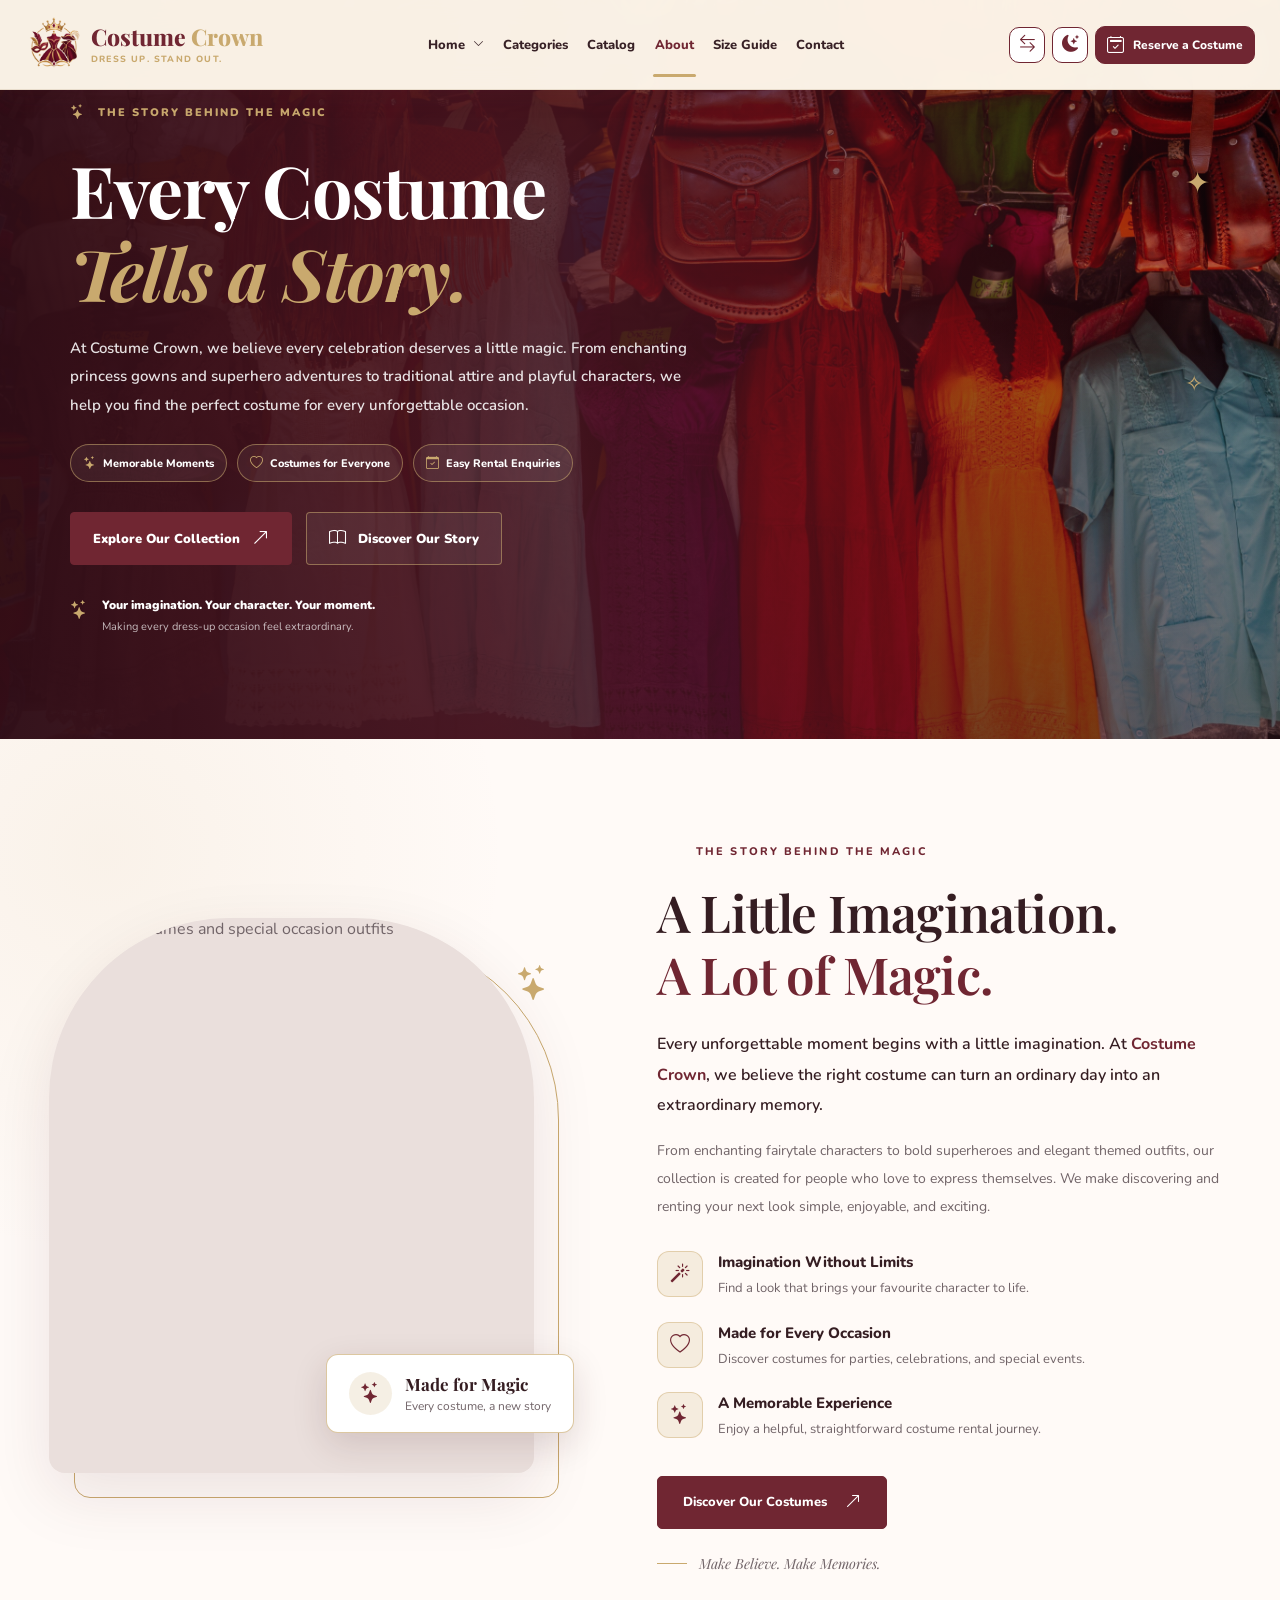
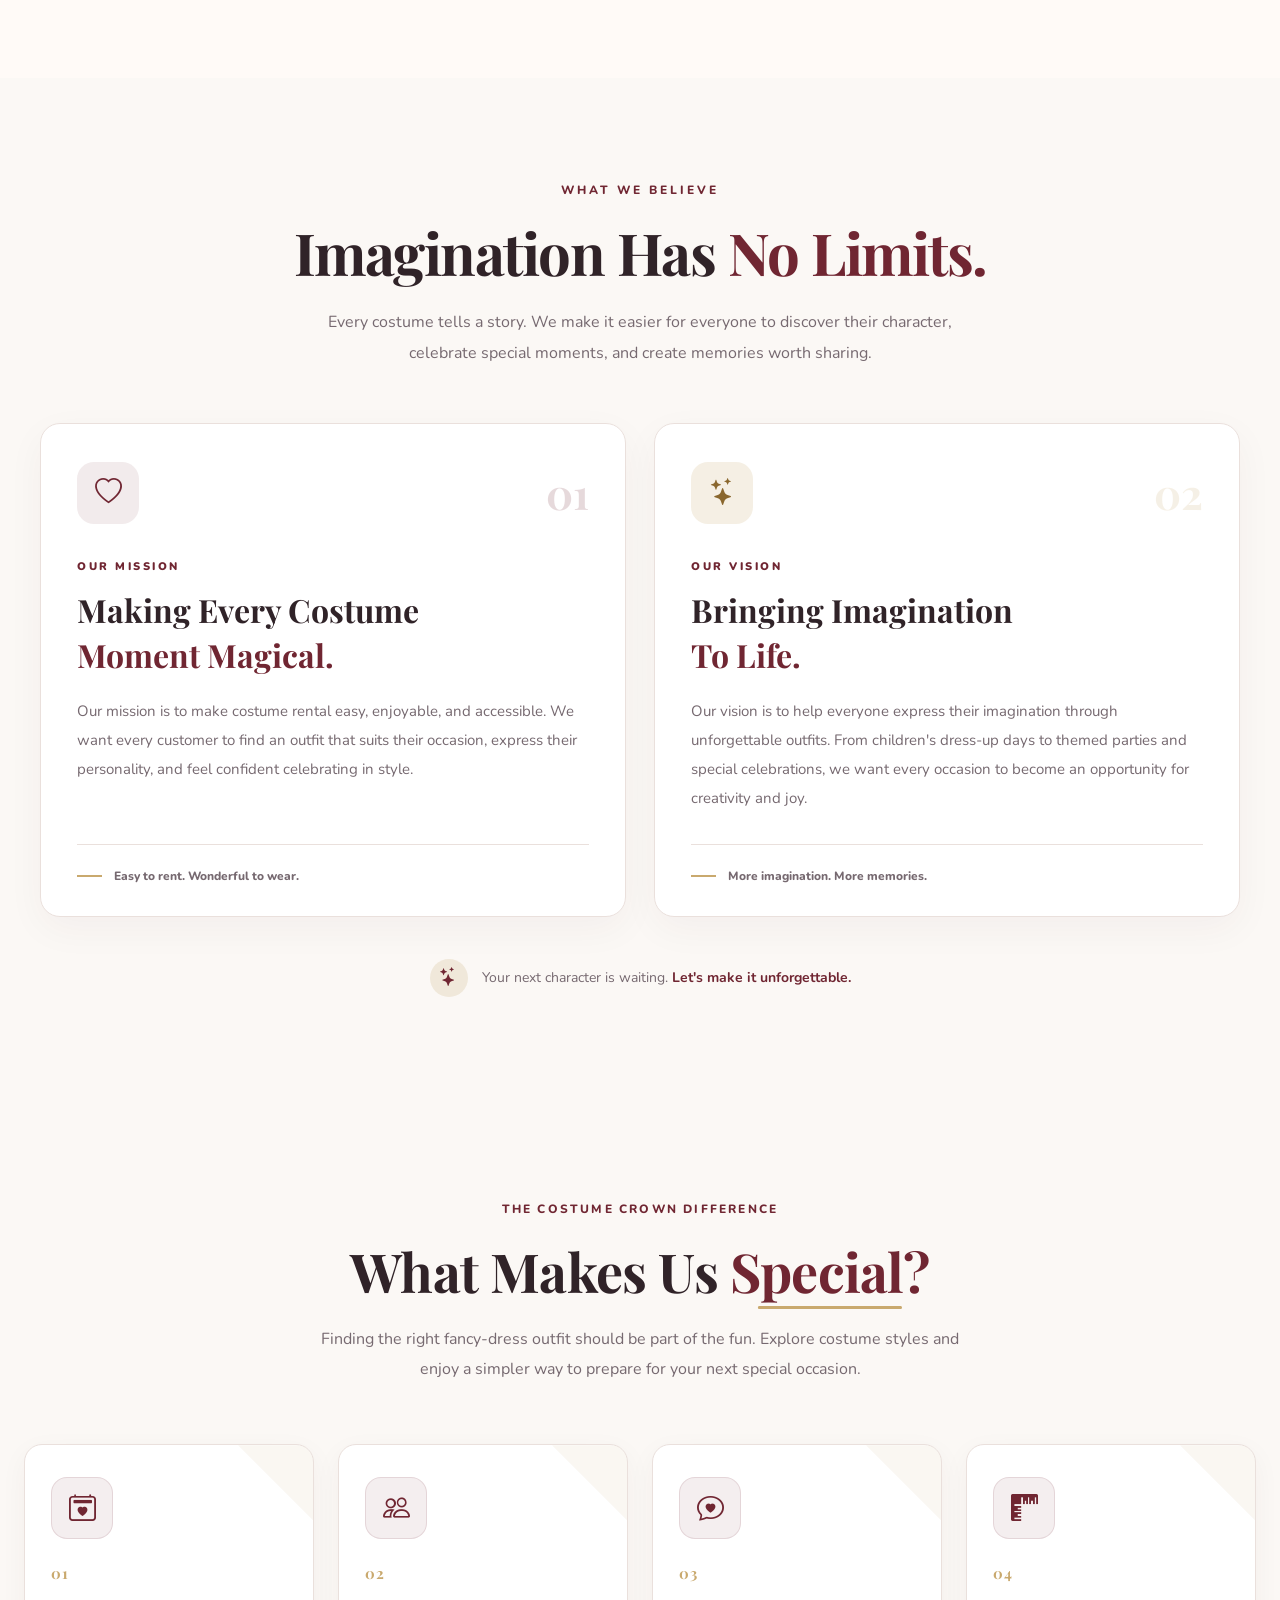
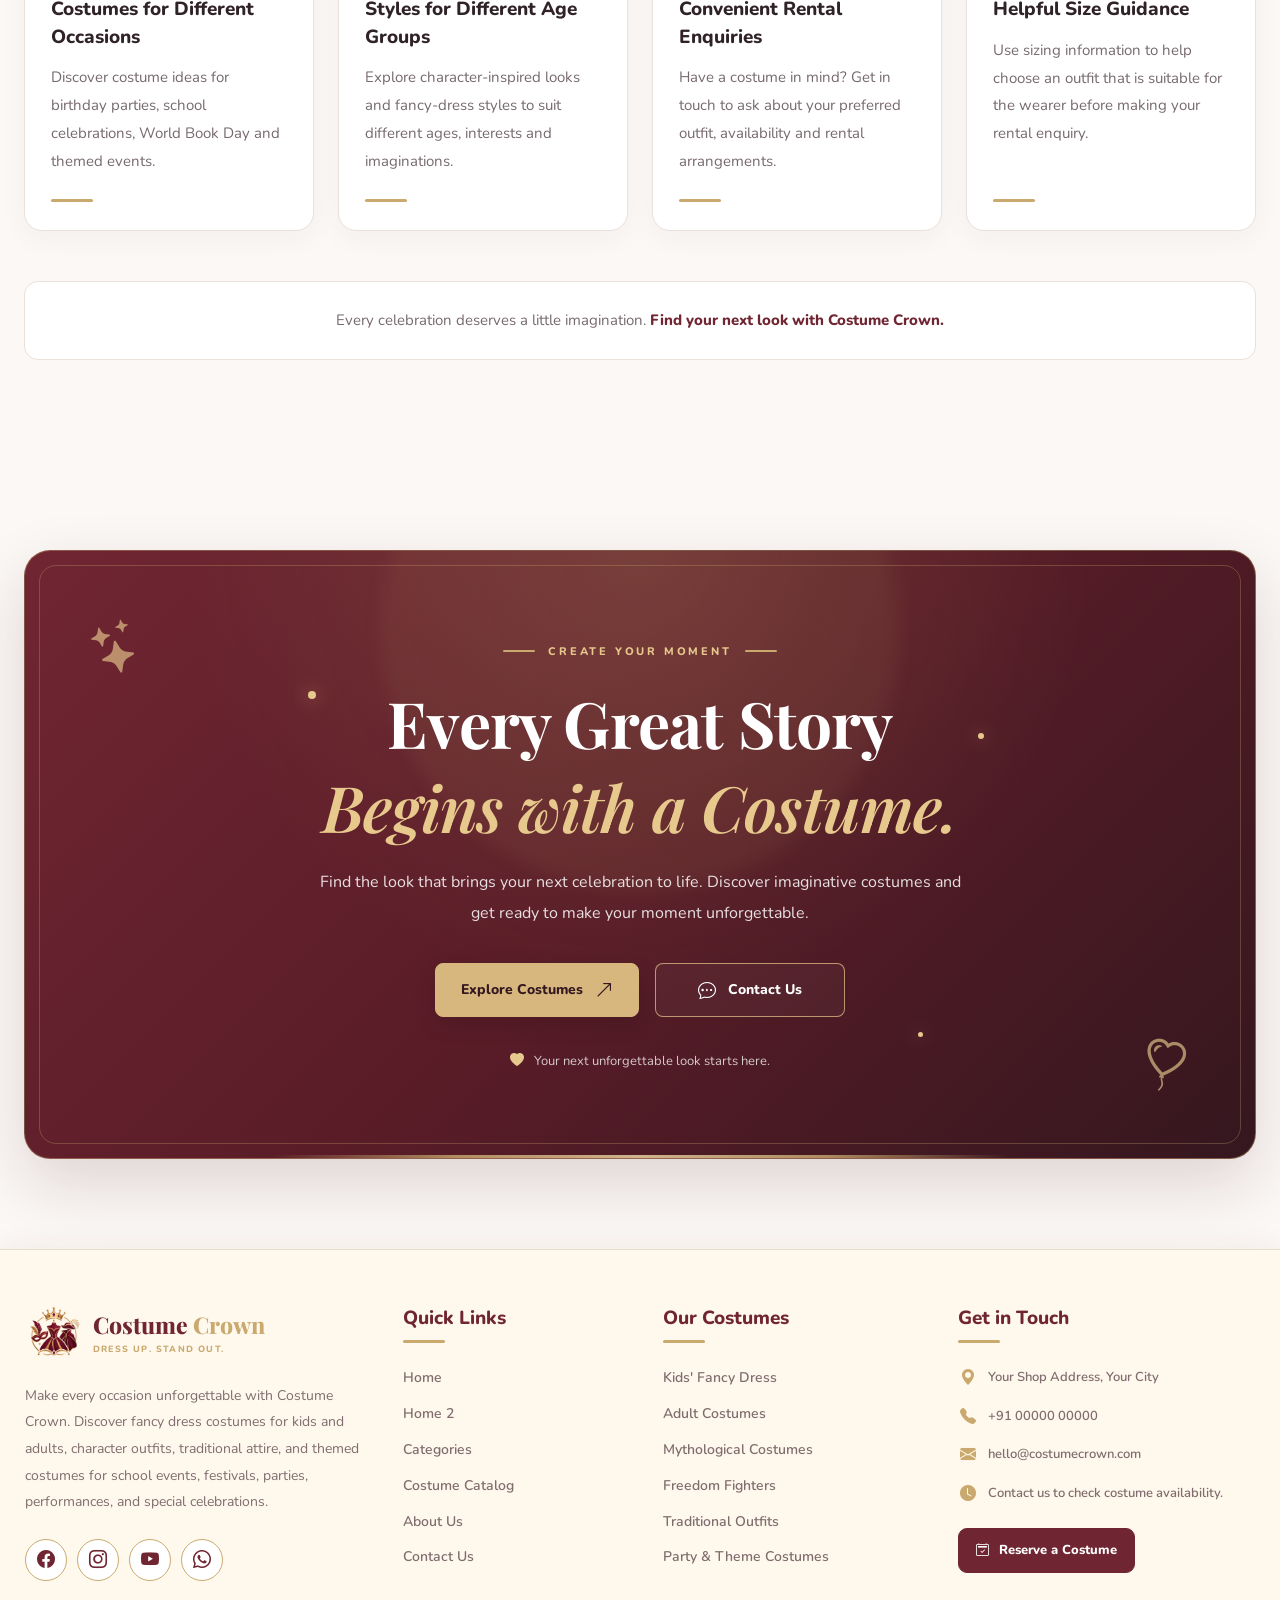
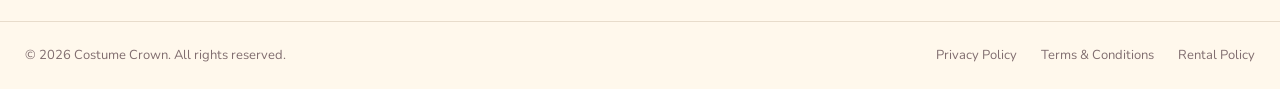
==== about.html @ a8d063b6 "first commit" ====
<!DOCTYPE html>
<html lang="en" dir="ltr">

<head>
    <meta charset="UTF-8">
    <meta name="viewport" content="width=device-width, initial-scale=1.0">
    <title>Costume Crown</title>
     <link rel="icon" type="image/png" href="images/logo-1.png">
  
    <link rel="stylesheet"
          href="https://cdn.jsdelivr.net/npm/bootstrap-icons@1.11.3/font/bootstrap-icons.min.css">

  
    <link rel="preconnect" href="https://fonts.googleapis.com">
    <link rel="preconnect" href="https://fonts.gstatic.com" crossorigin>
    <link href="https://fonts.googleapis.com/css2?family=Nunito:wght@400;500;600;700;800&family=Playfair+Display:wght@700;800&display=swap"
          rel="stylesheet">

    <link rel="stylesheet" href="about.css">
</head>

<body>

<header class="main-header">
    <div class="header-container">

      
        <a href="index.html" class="brand" aria-label="Costume Crown home">
            <div class="brand-logo">
                <img src="images/logo-1.png" alt="Costume Crown logo">
            </div>

            <div class="brand-content">
                <div class="brand-name">Costume <span>Crown</span></div>
                <div class="brand-tagline">DRESS UP. STAND OUT.</div>
            </div>
        </a>

    
        <nav class="nav-menu" id="navMenu" aria-label="Main navigation">

            
            <div class="nav-dropdown" id="navDropdown">
                <button type="button"
                        class="nav-dropdown-toggle"
                        id="dropdownToggle"
                        aria-expanded="false"
                        aria-controls="homeDropdownMenu">
                    <span>Home</span>
                    <i class="bi bi-chevron-down" aria-hidden="true"></i>
                </button>

                <div class="dropdown-menu" id="homeDropdownMenu">
                    <a href="index.html" class="dropdown-link">Home 1</a>
                    <a href="home-2.html" class="dropdown-link">Home 2</a>
                </div>
            </div>

            <a href="categories.html" class="nav-link">Categories</a>
            <a href="catalog.html" class="nav-link">Catalog</a>
            <a href="about.html" class="nav-link">About</a>
            <a href="size-guide.html" class="nav-link">Size Guide</a>
            <a href="contact.html" class="nav-link">Contact</a>

          
            <a href="contact.html" class="header-cta mobile-cta">
                <i class="bi bi-calendar2-check" aria-hidden="true"></i>
                <span>Reserve a Costume</span>
            </a>

        </nav>

        
        <div class="header-actions">

          

          
            <button type="button"
                    class="header-icon-btn"
                    id="rtlToggle"
                    aria-label="Toggle text direction"
                    title="RTL / LTR">
                <i class="bi bi-arrow-left-right" aria-hidden="true"></i>
            </button>

          
            <button type="button"
                    class="header-icon-btn"
                    id="themeToggle"
                    aria-label="Toggle dark mode"
                    title="Dark / Light mode">
                <i class="bi bi-moon-stars-fill"
                   id="themeIcon"
                   aria-hidden="true"></i>
            </button>
             
            <a href="contact.html" class="header-cta desktop-cta">
                <i class="bi bi-calendar2-check" aria-hidden="true"></i>
                <span>Reserve a Costume</span>
            </a>

           
            <button type="button"
                    class="menu-toggle"
                    id="menuToggle"
                    aria-label="Open navigation menu"
                    aria-controls="navMenu"
                    aria-expanded="false">
                <i class="bi bi-list" id="menuIcon" aria-hidden="true"></i>
            </button>

        </div>
    </div>
</header>











<section class="about-hero" id="about-hero">

    <div class="about-hero-overlay"></div>

    <div class="about-hero-container">

        <div class="about-hero-content">

            <div class="about-hero-eyebrow">
                
                <i class="bi bi-stars"></i>
                <span>THE STORY BEHIND THE MAGIC</span>
               
            </div>

            <h1>
                Every Costume
                <span>Tells a Story.</span>
            </h1>

            <p class="about-hero-description">
                At Costume Crown, we believe every celebration deserves
                a little magic. From enchanting princess gowns and
                superhero adventures to traditional attire and playful
                characters, we help you find the perfect costume for
                every unforgettable occasion.
            </p>

            <div class="about-hero-highlights">
                <span><i class="bi bi-stars"></i> Memorable Moments</span>
                <span><i class="bi bi-heart"></i> Costumes for Everyone</span>
                <span><i class="bi bi-calendar-check"></i> Easy Rental Enquiries</span>
            </div>

            <div class="about-hero-buttons">
                <a href="catalog.html" class="about-btn about-btn-primary">
                    Explore Our Collection
                    <i class="bi bi-arrow-up-right"></i>
                </a>

                <a href="#our-story" class="about-btn about-btn-outline">
                    <i class="bi bi-book"></i>
                    Discover Our Story
                </a>
            </div>

            <div class="about-hero-note">
                <i class="bi bi-stars"></i>
                <div>
                    <strong>Your imagination. Your character. Your moment.</strong>
                    <small>Making every dress-up occasion feel extraordinary.</small>
                </div>
            </div>

        </div>

    </div>

    <span class="about-hero-star star-one">✦</span>
    <span class="about-hero-star star-two">✧</span>

</section>














<section class="our-story" id="our-story">

    <div class="story-container">

       
        <div class="story-visual">

            <div class="story-image-main">
                <img
                    src="https://images.unsplash.com/photo-1514306191717-452ec28c7814?auto=format&fit=crop&w=1000&q=85"
                    alt="Elegant costumes and special occasion outfits"
                    loading="lazy">
            </div>

          
            <div class="story-image-frame"></div>

       
            <div class="story-badge">
                <span class="badge-icon">
                    <i class="bi bi-stars"></i>
                </span>

                <div>
                    <strong>Made for Magic</strong>
                    <span>Every costume, a new story</span>
                </div>
            </div>

        
            <span class="story-decoration story-decoration-one">
                <i class="bi bi-stars"></i>
            </span>

            <span class="story-decoration story-decoration-two">
                <i class="bi bi-sparkle"></i>
            </span>

        </div>


        <!-- RIGHT: Story Content -->
        <div class="story-content">

            <div class="story-eyebrow">
                <span class="eyebrow-line"></span>
                <span>THE STORY BEHIND THE MAGIC</span>
            </div>

            <h2>
                A Little Imagination.
                <span>A Lot of Magic.</span>
            </h2>

            <p class="story-intro">
                Every unforgettable moment begins with a little imagination.
                At <strong>Costume Crown</strong>, we believe the right costume
                can turn an ordinary day into an extraordinary memory.
            </p>

            <p class="story-description">
                From enchanting fairytale characters to bold superheroes and
                elegant themed outfits, our collection is created for people
                who love to express themselves. We make discovering and renting
                your next look simple, enjoyable, and exciting.
            </p>

            <!-- Brand Values -->
            <div class="story-values">

                <div class="story-value">
                    <span class="value-icon">
                        <i class="bi bi-magic"></i>
                    </span>

                    <div class="value-text">
                        <h3>Imagination Without Limits</h3>
                        <p>Find a look that brings your favourite character to life.</p>
                    </div>
                </div>

                <div class="story-value">
                    <span class="value-icon">
                        <i class="bi bi-heart"></i>
                    </span>

                    <div class="value-text">
                        <h3>Made for Every Occasion</h3>
                        <p>Discover costumes for parties, celebrations, and special events.</p>
                    </div>
                </div>

                <div class="story-value">
                    <span class="value-icon">
                        <i class="bi bi-stars"></i>
                    </span>

                    <div class="value-text">
                        <h3>A Memorable Experience</h3>
                        <p>Enjoy a helpful, straightforward costume rental journey.</p>
                    </div>
                </div>

            </div>

           
            <a href="catalog.html" class="story-button">
                <span>Discover Our Costumes</span>
                <i class="bi bi-arrow-up-right"></i>
            </a>

            <div class="story-signature">
                <span class="signature-line"></span>
                <span>Make Believe. Make Memories.</span>
            </div>

        </div>

    </div>

</section>











<section class="mission-vision-section" id="mission-vision">

    <div class="mission-vision-container">

      
        <div class="mission-vision-heading">
            <span class="mission-vision-eyebrow">
              
                WHAT WE BELIEVE
              
            </span>

            <h2>
                Imagination Has
                <span>No Limits.</span>
            </h2>

            <p>
                Every costume tells a story. We make it easier for
                everyone to discover their character, celebrate special
                moments, and create memories worth sharing.
            </p>
        </div>

        <div class="mission-vision-grid">

            <!-- Mission Card -->
            <article class="mission-vision-card mission-card">

                <div class="mission-card-top">
                    <div class="mission-icon">
                        <i class="bi bi-heart"></i>
                    </div>

                    <span class="mission-card-number">01</span>
                </div>

                <span class="mission-label">OUR MISSION</span>

                <h3>
                    Making Every Costume
                    <span>Moment Magical.</span>
                </h3>

                <p>
                    Our mission is to make costume rental easy,
                    enjoyable, and accessible. We want every customer
                    to find an outfit that suits their occasion,
                    express their personality, and feel confident
                    celebrating in style.
                </p>

                <div class="mission-card-footer">
                    <span class="footer-line"></span>
                    <span>Easy to rent. Wonderful to wear.</span>
                </div>

            </article>

         
            <article class="mission-vision-card vision-card">

                <div class="vision-card-top">
                    <div class="vision-icon">
                        <i class="bi bi-stars"></i>
                    </div>

                    <span class="vision-card-number">02</span>
                </div>

                <span class="vision-label">OUR VISION</span>

                <h3>
                    Bringing Imagination
                    <span>To Life.</span>
                </h3>

                <p>
                    Our vision is to help everyone express their
                    imagination through unforgettable outfits.
                    From children's dress-up days to themed parties
                    and special celebrations, we want every occasion
                    to become an opportunity for creativity and joy.
                </p>

                <div class="vision-card-footer">
                    <span class="footer-line"></span>
                    <span>More imagination. More memories.</span>
                </div>

            </article>

        </div>

     
        <div class="mission-vision-bottom">
            <span class="bottom-star">
                <i class="bi bi-stars"></i>
            </span>

            <p>
                Your next character is waiting.
                <strong>Let's make it unforgettable.</strong>
            </p>
        </div>

    </div>

</section>












<section class="cc-special-section" id="why-choose-us">

    <div class="cc-special-container">

        <div class="cc-special-heading">

            <span class="cc-special-eyebrow">
               
                THE COSTUME CROWN DIFFERENCE
               
            </span>

            <h2>
                What Makes Us
                <span>Special?</span>
            </h2>

            <p>
                Finding the right fancy-dress outfit should be part
                of the fun. Explore costume styles and enjoy a simpler
                way to prepare for your next special occasion.
            </p>

        </div>

        <div class="cc-benefits-grid">

          
            <article class="cc-benefit-card">

                <div class="cc-benefit-icon">
                    <i class="bi bi-calendar2-heart"></i>
                </div>

                <span class="cc-benefit-number">01</span>

                <h3>Costumes for Different Occasions</h3>

                <p>
                    Discover costume ideas for birthday parties,
                    school celebrations, World Book Day and themed
                    events.
                </p>

                <div class="cc-benefit-line"></div>

            </article>

        
            <article class="cc-benefit-card">

                <div class="cc-benefit-icon">
                    <i class="bi bi-people"></i>
                </div>

                <span class="cc-benefit-number">02</span>

                <h3>Styles for Different Age Groups</h3>

                <p>
                    Explore character-inspired looks and fancy-dress
                    styles to suit different ages, interests and
                    imaginations.
                </p>

                <div class="cc-benefit-line"></div>

            </article>

          
            <article class="cc-benefit-card">

                <div class="cc-benefit-icon">
                    <i class="bi bi-chat-heart"></i>
                </div>

                <span class="cc-benefit-number">03</span>

                <h3>Convenient Rental Enquiries</h3>

                <p>
                    Have a costume in mind? Get in touch to ask about
                    your preferred outfit, availability and rental
                    arrangements.
                </p>

                <div class="cc-benefit-line"></div>

            </article>

         
            <article class="cc-benefit-card">

                <div class="cc-benefit-icon">
                    <i class="bi bi-rulers"></i>
                </div>

                <span class="cc-benefit-number">04</span>

                <h3>Helpful Size Guidance</h3>

                <p>
                    Use sizing information to help choose an outfit
                    that is suitable for the wearer before making
                    your rental enquiry.
                </p>

                <div class="cc-benefit-line"></div>

            </article>

        </div>

        <div class="cc-special-footer">
            <p>
                Every celebration deserves a little imagination.
                <strong>Find your next look with Costume Crown.</strong>
            </p>
        </div>

    </div>

</section>










<section class="cc-final-cta" id="create-your-moment">

    <div class="cc-final-cta-container">

       
        <div class="cc-cta-decoration cc-cta-decoration-left">
            <i class="bi bi-stars"></i>
        </div>

        <div class="cc-cta-decoration cc-cta-decoration-right">
            <i class="bi bi-balloon-heart"></i>
        </div>

        <div class="cc-cta-sparkle cc-cta-sparkle-one"></div>
        <div class="cc-cta-sparkle cc-cta-sparkle-two"></div>
        <div class="cc-cta-sparkle cc-cta-sparkle-three"></div>

    
        <div class="cc-final-cta-content">

            <span class="cc-final-cta-eyebrow">
                <span></span>
                CREATE YOUR MOMENT
                <span></span>
            </span>

            <h2>
                Every Great Story
                <span>Begins with a Costume.</span>
            </h2>

            <p>
                Find the look that brings your next celebration
                to life. Discover imaginative costumes and get
                ready to make your moment unforgettable.
            </p>

        
            <div class="cc-final-cta-actions">

                <a href="catalog.html" class="cc-cta-btn cc-cta-btn-primary">
                    <span>Explore Costumes</span>
                    <i class="bi bi-arrow-up-right"></i>
                </a>

                <a href="contact.html" class="cc-cta-btn cc-cta-btn-secondary">
                    <i class="bi bi-chat-dots"></i>
                    <span>Contact Us</span>
                </a>

            </div>

         
            <div class="cc-final-cta-note">
                <i class="bi bi-heart-fill"></i>
                <span>Your next unforgettable look starts here.</span>
            </div>

        </div>

    
        <div class="cc-final-cta-bottom-line"></div>

    </div>

</section>












<footer class="costume-footer" id="footer">

    <div class="footer-container">

        
        <div class="footer-brand">

            <a href="index.html"
               class="footer-brand-link"
               aria-label="Costume Crown home">

                <div class="footer-brand-logo">
                    <img src="images/logo-1.png"
                         alt="Costume Crown logo">
                </div>

                <div class="footer-brand-content">
                    <div class="footer-brand-name">
                        Costume <span>Crown</span>
                    </div>

                    <div class="footer-brand-tagline">
                        DRESS UP. STAND OUT.
                    </div>
                </div>

            </a>

            <p class="footer-description">
                Make every occasion unforgettable with Costume Crown.
                Discover fancy dress costumes for kids and adults,
                character outfits, traditional attire, and themed
                costumes for school events, festivals, parties,
                performances, and special celebrations.
            </p>

            <div class="footer-socials">
                <a href="#"
                   aria-label="Facebook">
                    <i class="bi bi-facebook"></i>
                </a>

                <a href="#"
                   aria-label="Instagram">
                    <i class="bi bi-instagram"></i>
                </a>

                <a href="#"
                   aria-label="YouTube">
                    <i class="bi bi-youtube"></i>
                </a>

                <a href="#"
                   aria-label="WhatsApp">
                    <i class="bi bi-whatsapp"></i>
                </a>
            </div>

        </div>


       
        <div class="footer-column">

            <h3>Quick Links</h3>

            <ul>
                <li><a href="index.html">Home</a></li>
                <li><a href="home-2.html">Home 2</a></li>
                <li><a href="categories.html">Categories</a></li>
                <li><a href="catalog.html">Costume Catalog</a></li>
                <li><a href="about.html">About Us</a></li>
                <li><a href="contact.html">Contact Us</a></li>
            </ul>

        </div>


       
        <div class="footer-column">

            <h3>Our Costumes</h3>

            <ul>
                <li><a href="categories.html">Kids' Fancy Dress</a></li>
                <li><a href="categories.html">Adult Costumes</a></li>
                <li><a href="categories.html">Mythological Costumes</a></li>
                <li><a href="categories.html">Freedom Fighters</a></li>
                <li><a href="categories.html">Traditional Outfits</a></li>
                <li><a href="categories.html">Party & Theme Costumes</a></li>
            </ul>

        </div>


     
        <div class="footer-column footer-contact">

            <h3>Get in Touch</h3>

            <p>
                <i class="bi bi-geo-alt-fill" aria-hidden="true"></i>
                <span>Your Shop Address, Your City</span>
            </p>

            <p>
                <i class="bi bi-telephone-fill" aria-hidden="true"></i>
                <a href="tel:+910000000000">+91 00000 00000</a>
            </p>

            <p>
                <i class="bi bi-envelope-fill" aria-hidden="true"></i>
                <a href="mailto:hello@costumecrown.com">
                    hello@costumecrown.com
                </a>
            </p>

            <p>
                <i class="bi bi-clock-fill" aria-hidden="true"></i>
                <span>Contact us to check costume availability.</span>
            </p>

            <a href="contact.html" class="footer-cta">
                <i class="bi bi-calendar2-check" aria-hidden="true"></i>
                <span>Reserve a Costume</span>
            </a>

        </div>

    </div>


   
    <div class="footer-bottom">

        <p class="footer-copyright">
            &copy; <span id="footerYear"></span>
            Costume Crown. All rights reserved.
        </p>

        <div class="footer-legal">
            <a href="#">Privacy Policy</a>
            <a href="#">Terms &amp; Conditions</a>
            <a href="#">Rental Policy</a>
        </div>

    </div>

</footer>


<script src="about.js"></script>
</body>
</html>
---- about.css ----
:root {
    --primary: #702632;
    --primary-dark: #541B25;
    --secondary: #C9A96E;

    --background: #FFF8EC;
    --surface: #FFFFFF;
    --text: #382126;
    --muted: #806D6F;
    --border: #E8DCCB;

    --header-bg: rgba(255, 248, 236, 0.97);
    --header-shadow: 0 5px 25px rgba(112, 38, 50, 0.10);

    --transition: 0.3s ease;
    --header-height: 90px;
}



html[data-theme="dark"] {
    --primary: #541B25 ;
    --primary-dark:  #541B25;
    --secondary: #C9A96E;

    --background: #211719;
    --surface: #302225;
    --text: #FFF5EB;
    --muted: #C8B5B4;
    --border: #4A3438;

    --header-bg: rgba(33, 23, 25, 0.97);
    --header-shadow: 0 5px 25px rgba(0, 0, 0, 0.30);
}


*,
*::before,
*::after {
    box-sizing: border-box;
}

html {
    width: 100%;
    max-width: 100%;
    scroll-behavior: smooth;
    overflow-x: clip;
}

body {
    width: 100%;
    max-width: 100%;
    margin: 0;
    padding-top: var(--header-height);
    overflow-x: clip;

    font-family: "Nunito", sans-serif;
    background: var(--background);
    color: var(--text);

    transition:
        background var(--transition),
        color var(--transition);
}

button,
input,
textarea,
select {
    font: inherit;
}

button,
a {
    -webkit-tap-highlight-color: transparent;
}

button {
    cursor: pointer;
}

a {
    color: inherit;
}

img,
svg {
    max-width: 100%;
}

img {
    display: block;
}


.main-header {
    position: fixed;
    top: 0;
    left: 0;
    right: 0;

    z-index: 9999;

    width: 100%;
    max-width: 100%;
    height: var(--header-height);

    background: var(--header-bg);
    border-bottom: 1px solid var(--border);
    box-shadow: var(--header-shadow);

    backdrop-filter: blur(14px);
    -webkit-backdrop-filter: blur(14px);

    transition:
        background var(--transition),
        border-color var(--transition);
}

.header-container {
    display: grid;
    grid-template-columns: auto minmax(0, 1fr) auto;
    align-items: center;

    gap: 22px;

    width: 100%;
    max-width: 1500px;
    min-width: 0;
    height: 100%;

    margin-inline: auto;
    padding-inline: 24px;
}


.brand {
    display: inline-flex;
    align-items: center;

    min-width: 0;
    max-width: 100%;

    color: var(--text);
    text-decoration: none;
}

.brand-logo {
    display: block;

    width: 58px;
    height: 58px;
    flex: 0 0 58px;

    margin-inline-end: 8px;
}

.brand-logo img {
    display: block;

    width: 100%;
    height: 100%;

    object-fit: contain;
}

.brand > div,
.brand-content {
    min-width: 0;
}

.brand-name {
    margin: 0;

    color: var(--primary);
    font-family: "Playfair Display", serif;
    font-size: 24px;
    font-weight: 800;
    line-height: 1.2;

    white-space: nowrap;
}

.brand-name span {
    color: var(--secondary);
}

.brand-tagline {
    margin: 4px 0 0;

    color: var(--secondary);
    font-size: 10px;
    font-weight: 800;
    letter-spacing: 1.3px;
    line-height: 1.3;

    white-space: nowrap;
}

.nav-menu {
    display: flex;
    align-items: center;
    justify-content: center;

    gap: clamp(12px, 1.5vw, 23px);

    min-width: 0;
    height: 100%;
}

.nav-link,
.nav-dropdown-toggle {
    position: relative;

    display: inline-flex;
    align-items: center;
    justify-content: center;

    gap: 8px;

    height: 100%;
    padding: 0 2px;
    border: 0;

    background: transparent;
    color: var(--text);

    font-size: 13px;
    font-weight: 800;
    text-decoration: none;
    white-space: nowrap;

    cursor: pointer;

    transition:
        color var(--transition),
        background var(--transition);
}

.nav-link::after,
.nav-dropdown-toggle::after {
    position: absolute;
    bottom: 12px;
    left: 0;

    width: 100%;
    height: 3px;

    border-radius: 5px;
    background: var(--secondary);

    content: "";

    transform: scaleX(0);
    transition: transform var(--transition);
}

.nav-link:hover,
.nav-link.active,
.nav-dropdown-toggle:hover,
.nav-dropdown-toggle.active {
    color: var(--primary);
}

.nav-link:hover::after,
.nav-link.active::after,
.nav-dropdown-toggle:hover::after,
.nav-dropdown-toggle.active::after {
    transform: scaleX(1);
}


.nav-dropdown {
    position: relative;

    display: flex;
    align-items: center;

    flex-shrink: 0;
    height: 100%;
}

.nav-dropdown-toggle i {
    flex: 0 0 auto;

    font-size: 11px;

    transition: transform var(--transition);
}

.nav-dropdown.open > .nav-dropdown-toggle i {
    transform: rotate(180deg);
}

.dropdown-menu {
    position: absolute;
    top: calc(100% - 2px);
    inset-inline-start: 0;

    z-index: 10000;

    display: none;

    width: 190px;
    min-width: 0;
    padding: 7px;

    border: 1px solid var(--border);
    border-radius: 11px;

    background: var(--surface);
    box-shadow: 0 14px 35px rgba(0, 0, 0, 0.12);
}

.nav-dropdown.open > .dropdown-menu {
    display: block;
}

.dropdown-link {
    display: flex;
    align-items: center;

    width: 100%;
    min-height: 40px;

    padding: 8px 12px;
    border-radius: 7px;

    color: var(--text);

    font-size: 13px;
    font-weight: 700;
    text-decoration: none;

    transition:
        color var(--transition),
        background var(--transition);
}

.dropdown-link:hover,
.dropdown-link.active {
    background: rgba(112, 38, 50, 0.08);
    color: var(--primary);
}


.header-cta {
    display: inline-flex;
    align-items: center;
    justify-content: center;

    gap: 9px;

    min-height: 43px;
    flex: 0 0 auto;

    padding: 0 15px;

    border: 1px solid var(--primary);
    border-radius: 10px;

    background: var(--primary);
    color: #FFFFFF;

    font-size: 14px;
    font-weight: 800;
    text-decoration: none;
    white-space: nowrap;

    transition:
        background var(--transition),
        border-color var(--transition),
        transform var(--transition);
}

.header-cta:hover {
    border-color: var(--secondary);
    background: var(--secondary);
    transform: translateY(-1px);
}

.header-cta i,
.header-cta span {
    color: #FFFFFF;
}

.header-cta i {
    display: inline-flex;
    align-items: center;
    justify-content: center;

    font-size: 17px;
    line-height: 1;
}

.mobile-cta {
    display: none !important;
}


.header-actions {
    display: flex;
    align-items: center;
    justify-self: end;

    gap: 8px;

    min-width: 0;
    direction: ltr;
}

.header-icon-btn,
.menu-toggle {
    display: inline-flex;
    align-items: center;
    justify-content: center;

    width: 40px;
    height: 40px;
    flex: 0 0 40px;

    padding: 0;

    border: 1px solid var(--primary);
    border-radius: 10px;

    background: var(--surface);
    color: var(--primary);

    font-size: 17px;

    transition:
        background var(--transition),
        color var(--transition),
        border-color var(--transition);
}

.header-icon-btn:hover,
.menu-toggle:hover {
    border-color: var(--secondary);
    background: var(--secondary);
    color: #FFFFFF;
}

.menu-toggle {
    display: none;
}


@media (min-width: 1440px) {
    :root {
        --header-height: 100px;
    }

    .header-container {
        max-width: 1600px;
        gap: 35px;
        padding-inline: 45px;
    }

    .brand-logo {
        width: 68px;
        height: 68px;
        flex-basis: 68px;
    }

    .brand-name {
        font-size: 27px;
    }

    .brand-tagline {
        font-size: 10px;
        letter-spacing: 1.5px;
    }

    .nav-menu {
        gap: clamp(18px, 1.8vw, 30px);
    }

    .nav-link,
    .nav-dropdown-toggle {
        font-size: 15px;
    }

    .header-actions {
        gap: 12px;
    }

    .desktop-cta {
        min-height: 42px;
        padding-inline: 17px;
    }

    .mobile-cta,
    .menu-toggle {
        display: none !important;
    }
}


@media (min-width: 1200px) and (max-width: 1439px) {
    .header-container {
        max-width: 1440px;
        gap: 22px;
        padding-inline: 25px;
    }

    .brand-logo {
        width: 58px;
        height: 58px;
        flex-basis: 58px;
    }

    .brand-name {
        font-size: 23px;
    }

    .brand-tagline {
        font-size: 9px;
        letter-spacing: 1.2px;
    }

    .nav-menu {
        gap: clamp(12px, 1.2vw, 19px);
    }

    .nav-link,
    .nav-dropdown-toggle {
        font-size: 13px;
    }

    .header-actions {
        gap: 7px;
    }

    .header-icon-btn {
        width: 36px;
        height: 36px;
        flex-basis: 36px;
    }

    .desktop-cta {
        min-height: 38px;
        padding-inline: 11px;
        font-size: 12px;
    }

    .mobile-cta,
    .menu-toggle {
        display: none !important;
    }
}


@media (min-width: 769px) and (max-width: 1100px) {
    :root {
        --header-height: 70px;
    }

    .header-container {
        display: flex;
        justify-content: space-between;
        gap: 10px;
        padding-inline: 14px;
    }

    .brand {
        flex: 0 1 auto;
        margin-inline-end: auto;
    }

    .brand-logo {
        width: 43px;
        height: 43px;
        flex-basis: 43px;
    }

    .brand-name {
        font-size: 21px;
    }

    .brand-tagline {
        font-size: 10px;
        letter-spacing: 0.8px;
    }

    .desktop-cta {
        display: none !important;
    }

    .header-actions {
        flex: 0 0 auto;
        gap: 6px;
        margin-inline-start: auto;
    }

    .header-icon-btn,
    .menu-toggle {
        width: 38px;
        height: 38px;
        flex-basis: 38px;
    }

    .menu-toggle {
        display: inline-flex;
    }

    /* Scrollable navigation panel */
    .nav-menu {
        position: fixed;
        top: var(--header-height);
        left: 0;
        right: 0;

        z-index: 9998;

        display: none;
        flex-direction: column;
        align-items: stretch;
        justify-content: flex-start;

        gap: 0;

        width: 100%;
        max-width: 100%;
        height: auto;
        max-height: calc(100dvh - var(--header-height));

        padding: 8px 14px 22px;

        overflow-x: clip;
        overflow-y: auto;
        overscroll-behavior: contain;

        border-top: 1px solid var(--border);
        background: var(--surface);

        box-shadow: 0 18px 35px rgba(0, 0, 0, 0.13);
    }

    .nav-menu.active {
        display: flex !important;
    }

    .nav-menu > .nav-link {
        display: flex;
        align-items: center;
        justify-content: flex-start;

        width: 100%;
        height: auto;
        min-height: 46px;
        flex: 0 0 auto;

        padding: 11px 13px;

        border-bottom: 1px solid var(--border);
        text-align: start;
        white-space: normal;
        overflow-wrap: anywhere;
    }

    .nav-menu > .nav-link::after,
    .nav-menu .nav-dropdown-toggle::after {
        display: none !important;
    }

    .nav-menu > .nav-link:hover,
    .nav-menu > .nav-link.active,
    .nav-menu .nav-dropdown-toggle:hover,
    .nav-menu .nav-dropdown-toggle.active {
        background: rgba(112, 38, 50, 0.08);
    }

    .nav-menu > .nav-dropdown {
        display: block;

        width: 100%;
        max-width: 100%;
        height: auto;
        flex: 0 0 auto;
    }

    .nav-menu .nav-dropdown-toggle {
        display: flex;
        align-items: center;
        justify-content: space-between;

        gap: 10px;

        width: 100%;
        height: auto;
        min-height: 46px;

        padding: 11px 13px;

        border: 0;
        border-bottom: 1px solid var(--border);
        text-align: start;
    }

    .nav-menu .nav-dropdown-toggle span {
        min-width: 0;
        overflow-wrap: anywhere;
    }

    .nav-menu .nav-dropdown-toggle i {
        flex: 0 0 auto;
        margin-inline-start: auto;
    }

    .nav-menu .dropdown-menu {
        position: static;

        display: none;

        width: 100%;
        min-width: 0;
        height: auto;

        padding: 4px 12px 8px;
        border: 0;
        border-radius: 0;

        background: transparent;
        box-shadow: none;
    }

    .nav-menu .nav-dropdown.open > .dropdown-menu {
        display: block !important;
    }

    .nav-menu .dropdown-link {
        display: flex;
        align-items: center;

        width: 100%;
        min-height: 44px;
        height: auto;

        padding: 10px 14px;

        white-space: normal;
        overflow-wrap: anywhere;
    }

    .nav-menu > .mobile-cta {
        display: flex !important;
        align-items: center;
        justify-content: center;

        gap: 10px;

        width: 100%;
        min-height: 50px;
        height: auto;

        margin: 15px 0 3px;
        padding: 12px 16px;

        border-radius: 10px;
        background: var(--primary);
        color: #FFFFFF;

        font-size: 15px;
        white-space: normal;
        overflow-wrap: anywhere;
    }

    .nav-menu > .mobile-cta:hover {
        background: var(--primary-dark);
    }

    .nav-menu > .mobile-cta i,
    .nav-menu > .mobile-cta span {
        color: #FFFFFF;
    }

    .nav-menu > .mobile-cta i {
        font-size: 18px;
    }
}


@media (max-width: 768px) {
    :root {
        --header-height: 64px;
    }

    .header-container {
        display: flex;
        justify-content: space-between;
        gap: 5px;
        padding-inline: 9px;
    }

    .brand {
        flex: 0 1 auto;
        gap: 0;
        margin-inline-end: auto;
    }

    .brand-logo {
        width: 36px;
        height: 48px;
        flex-basis: 48px;
        margin-inline-end: 5px;
    }

    .brand-name {
        font-size: 23px;
    }

    .brand-tagline {
        margin-top: 3px;
        font-size: 6px;
        letter-spacing: 0.6px;
    }

    .desktop-cta {
        display: none !important;
    }

    .header-actions {
        flex: 0 0 auto;
        gap: 4px;
        margin-inline-start: auto;
    }

    .header-icon-btn,
    .menu-toggle {
        width: 33px;
        height: 33px;
        flex-basis: 33px;
        border-radius: 8px;
        font-size: 15px;
    }

    .menu-toggle {
        display: inline-flex;
    }

    .nav-menu {
        position: fixed;
        top: var(--header-height);
        left: 0;
        right: 0;

        z-index: 9998;

        display: none;
        flex-direction: column;
        align-items: stretch;
        justify-content: flex-start;

        gap: 0;

        width: 100%;
        max-width: 100%;
        height: auto;
        max-height: calc(100dvh - var(--header-height));

        padding: 8px 10px 18px;

        overflow-x: clip;
        overflow-y: auto;
        overscroll-behavior: contain;

        border-top: 1px solid var(--border);
        background: var(--surface);
        box-shadow: 0 15px 30px rgba(0, 0, 0, 0.12);
    }

    .nav-menu.active {
        display: flex !important;
    }

    .nav-menu > .nav-link {
        display: flex;
        align-items: center;
        justify-content: flex-start;

        width: 100%;
        min-height: 44px;
        height: auto;
        flex: 0 0 auto;

        padding: 10px 12px;

        border-bottom: 1px solid var(--border);
        text-align: start;
        white-space: normal;
        overflow-wrap: anywhere;
    }

    .nav-menu > .nav-link::after,
    .nav-menu .nav-dropdown-toggle::after {
        display: none !important;
    }

    .nav-menu > .nav-dropdown {
        display: block;
        width: 100%;
        max-width: 100%;
        height: auto;
        flex: 0 0 auto;
    }

    .nav-menu .nav-dropdown-toggle {
        display: flex;
        align-items: center;
        justify-content: space-between;

        gap: 8px;

        width: 100%;
        min-height: 44px;
        height: auto;

        padding: 10px 12px;

        border: 0;
        border-bottom: 1px solid var(--border);
        text-align: start;
    }

    .nav-menu .nav-dropdown-toggle span {
        min-width: 0;
        overflow-wrap: anywhere;
    }

    .nav-menu .nav-dropdown-toggle i {
        flex: 0 0 auto;
        margin-inline-start: auto;
    }

    .nav-menu .dropdown-menu {
        position: static;

        display: none;

        width: 100%;
        min-width: 0;
        height: auto;

        padding: 4px 8px 8px;
        border: 0;
        border-radius: 0;

        background: transparent;
        box-shadow: none;
    }

    .nav-menu .nav-dropdown.open > .dropdown-menu {
        display: block !important;
    }

    .nav-menu .dropdown-link {
        display: flex;
        align-items: center;

        width: 100%;
        min-height: 40px;
        height: auto;

        padding: 9px 12px;

        white-space: normal;
        overflow-wrap: anywhere;
    }

    .nav-menu > .mobile-cta {
        display: flex !important;
        align-items: center;
        justify-content: center;

        gap: 8px;

        width: 100%;
        min-height: 46px;
        height: auto;

        margin: 12px 0 3px;
        padding: 11px 12px;

        border-radius: 9px;
        background: var(--primary);
        color: #FFFFFF;

        white-space: normal;
        overflow-wrap: anywhere;
    }

    .nav-menu > .mobile-cta i,
    .nav-menu > .mobile-cta span {
        color: #FFFFFF;
    }
}


@media (max-width: 370px) {
    :root {
        --header-height: 62px;
    }

    .header-container {
        gap: 3px;
        padding-inline: 6px;
    }

    .brand {
        gap: 0;
    }

    .brand-logo {
        width: 30px;
        height: 30px;
        flex-basis: 30px;
        margin-inline-end: 4px;
    }

    .brand-name {
        font-size: 14px;
        line-height: 1.1;
    }

    .brand-tagline {
        margin-top: 2px;
        font-size: 5px;
        letter-spacing: 0.25px;
        line-height: 1.2;
    }

    .header-actions {
        gap: 3px;
    }

    .header-icon-btn,
    .menu-toggle {
        width: 29px;
        height: 29px;
        flex-basis: 29px;
        border-radius: 7px;
        font-size: 13px;
    }

    .nav-menu {
        top: var(--header-height);
        left: 0;
        right: 0;

        width: 100%;
        max-width: 100%;
        max-height: calc(100dvh - var(--header-height));

        padding-inline: 8px;
    }
}


html[dir="rtl"] .header-container {
    direction: rtl;
}

html[dir="rtl"] .brand {
    direction: rtl;
}

html[dir="rtl"] .nav-menu {
    direction: rtl;
}

html[dir="rtl"] .header-actions {
    direction: ltr;
}

html[dir="rtl"] .dropdown-menu {
    inset-inline-start: auto;
    inset-inline-end: 0;
}

html[dir="rtl"] .nav-menu > .nav-link,
html[dir="rtl"] .nav-menu .nav-dropdown-toggle,
html[dir="rtl"] .nav-menu .dropdown-link {
    text-align: right;
    
}
html[dir="rtl"] .nav-menu .nav-dropdown-toggle{
    color: var(--secondary);
}


html[data-theme="dark"] .main-header {
    background: var(--header-bg);
    border-color: var(--border);
}html[data-theme="dark"] .nav-dropdown-toggle{
    color: var(--secondary);
}

html[data-theme="dark"] .header-icon-btn,
html[data-theme="dark"] .menu-toggle {
    background: var(--surface);
    color: var(--secondary);
    border-color: var(--border);
}
html[data-theme="dark"] .brand-name{
    color: white;
}
html[data-theme="dark"] .header-icon-btn:hover,
html[data-theme="dark"] .menu-toggle:hover {
    background: var(--secondary);
    color: #211719;
    border-color: var(--secondary);
}

html[data-theme="dark"] .dropdown-menu,
html[data-theme="dark"] .nav-menu {
    background: var(--header-bg);
    border-color: var(--border);
}
html[data-theme="dark"] .header-icon-btn{
    border-color: 1px solid var(--secondary)
}


html[data-theme="dark"] .dropdown-link:hover,
html[data-theme="dark"] .dropdown-link.active,
html[data-theme="dark"] .nav-menu > .nav-link:hover,
html[data-theme="dark"] .nav-menu > .nav-link.active,
html[data-theme="dark"] .nav-menu .nav-dropdown-toggle:hover {
   
    color: var(--secondary);
}


button:focus-visible,
a:focus-visible {
    outline: 2px solid var(--secondary);
    outline-offset: 3px;
}

@media (prefers-reduced-motion: reduce) {
    html {
        scroll-behavior: auto;
    }

    *,
    *::before,
    *::after {
        animation-duration: 0.01ms !important;
        transition-duration: 0.01ms !important;
    }
}












:root {
    --footer-bg: #FFF8EC;
    --footer-surface: #FFFFFF;
    --footer-text: #382126;
    --footer-muted: #806D6F;
    --footer-border: #E8DCCB;

    --footer-primary: #702632;
    --footer-primary-dark: #541B25;
    --footer-secondary: #C9A96E;

    --footer-shadow: 0 -5px 25px rgba(112, 38, 50, 0.06);
    --footer-transition: 0.3s ease;
}

/* DARK MODE VARIABLES */

html[data-theme="dark"] {
    --footer-bg: #211719;
    --footer-surface: #302225;
    --footer-text: #FFF5EB;
    --footer-muted: #C8B5B4;
    --footer-border: #4A3438;

    --footer-primary:  #541B25;
    --footer-primary-dark:  #541B25;
    --footer-secondary: #C9A96E;

    --footer-shadow: 0 -5px 25px rgba(0, 0, 0, 0.20);
}

/* ===================== FOOTER BASE ===================== */

.costume-footer,
.costume-footer * {
    box-sizing: border-box;
}

.costume-footer {
    position: relative;
    width: 100%;
    overflow: hidden;

    background: var(--footer-bg);
    color: var(--footer-text);

    border-top: 1px solid var(--footer-border);
    box-shadow: var(--footer-shadow);

    font-family: inherit;
    transition:
        background var(--footer-transition),
        color var(--footer-transition),
        border-color var(--footer-transition);
}

.costume-footer a {
    -webkit-tap-highlight-color: transparent;
}

.footer-container {
    display: grid;
    grid-template-columns: 1.5fr 1fr 1.15fr 1.25fr;

    gap: 35px;

    width: 100%;
    max-width: 1440px;
   

    margin-inline: auto;
    padding: 65px 45px 50px;
}

.footer-brand,
.footer-column {
    min-width: 0;
}

.footer-brand-link {
    display: inline-flex;
    align-items: center;
    gap: 12px;

    max-width: 100%;
    margin-bottom: 22px;

    color: inherit;
    text-decoration: none;
}

.footer-brand-logo {
    display: flex;
    align-items: center;
    justify-content: center;
   margin-left: -65px;

    width: 58px;
    height: 58px;
    flex: 0 0 160px;

    overflow: hidden;
    background: transparent;
}

.footer-brand-logo img {
    display: block;

    width: 100%;
    height: 100%;
    max-width: 100%;

    object-fit: contain;
    object-position: center;
  

    background: transparent;
}

.footer-brand-content {
    min-width: 0;
    margin-left: -85px;
}

.footer-brand-name {
    margin: 0;
      font-family: "Playfair Display", serif;
    color: var(--footer-primary);

    font-size: 25px;
    font-weight: 800;
    line-height: 1.2;
    margin-left:30px;

    white-space: nowrap;
}

.footer-brand-name span {
    color: var(--footer-secondary);
}

.footer-brand-tagline {
    margin: 4px 30px 0;

    color: var(--footer-secondary);

    font-size: 10px;
    font-weight: 800;
    letter-spacing: 1.3px;
    line-height: 1.3;
  

    white-space: nowrap;
}


.footer-description {
    max-width: 390px;
    margin: 0 0 24px;

    color: var(--footer-muted);

    font-size: 14px;
    line-height: 1.9;

    overflow-wrap: anywhere;
}


.footer-socials {
    display: flex;
    align-items: center;
    flex-wrap: wrap;
    gap: 10px;
}

.footer-socials a {
    display: inline-flex;
    align-items: center;
    justify-content: center;

    width: 42px;
    height: 42px;
    flex: 0 0 42px;

    border: 1px solid var(--footer-secondary);
    border-radius: 50px;

    background: var(--footer-surface);
    color: var(--footer-primary);

    font-size: 18px;
    text-decoration: none;

    transition:
        background var(--footer-transition),
        color var(--footer-transition),
        border-color var(--footer-transition),
        transform var(--footer-transition);
}

.footer-socials a:hover {
    background: var(--footer-primary);
    border-color: var(--footer-primary);
    color: #FFFFFF;

    transform: translateY(-4px);
}


.footer-column h3 {
    position: relative;
    display: inline-block;

    margin: 0 20px 24px;
    padding-bottom: 12px;

    color: var(--footer-primary);

    font-size: 19px;
    font-weight: 800;
    line-height: 1.4;
}

.footer-column h3::after {
    position: absolute;
    bottom: 0;
    inset-inline-start: 0;

    width: 42px;
    height: 3px;

    border-radius: 5px;
    background: var(--footer-secondary);

    content: "";
}


.footer-column ul {
    display: flex;
    flex-direction: column;
    gap: 12px;

    margin: 0;
    padding: 0 20px;

    list-style: none;
}

.footer-column ul li {
    margin: 0;
    padding: 0;
}

.footer-column ul a {
    display: inline-block;
    max-width: 100%;

    color: var(--footer-muted);

    font-size: 14px;
    font-weight: 600;
    line-height: 1.7;

    text-decoration: none;
    overflow-wrap: anywhere;

    transition:
        color var(--footer-transition),
        transform var(--footer-transition);
}

.footer-column ul a:hover {
    color: var(--footer-primary);
    transform: translateX(4px);
}

/* ===================== CONTACT DETAILS ===================== */

.footer-contact > p {
    display: flex;
    align-items: flex-start;
    gap: 11px;

    margin: 0 0 16px;

    color: var(--footer-muted);

    font-size: 13px;
    font-weight: 600;
    line-height: 1.8;

    overflow-wrap: anywhere;
}

.footer-contact > p > i {
    display: inline-flex;
    align-items: center;
    justify-content: center;

    width: 19px;
    flex: 0 0 19px;

    margin-top: 3px;

    color: var(--footer-secondary);
    font-size: 16px;
}

.footer-contact > p > span,
.footer-contact > p > a {
    min-width: 0;
    overflow-wrap: anywhere;
}

.footer-contact > p > a {
    color: inherit;
    text-decoration: none;

    transition: color var(--footer-transition);
}

.footer-contact > p > a:hover {
    color: var(--footer-primary);
}


.footer-cta {
    display: inline-flex;
    align-items: center;
    justify-content: center;
    gap: 10px;

    min-height: 46px;
    max-width: 100%;

    margin-top: 8px;
    padding: 12px 18px;

    border: 1px solid var(--footer-primary);
    border-radius: 9px;

    background: var(--footer-primary);
    color: #FFFFFF;

    font-size: 13px;
    font-weight: 800;
    text-align: center;
    text-decoration: none;

    transition:
        background var(--footer-transition),
        border-color var(--footer-transition),
        transform var(--footer-transition);
}

.footer-cta i,
.footer-cta span {
    color: #FFFFFF;
}

.footer-cta:hover {
    background: var(--footer-primary-dark);
    border-color: var(--footer-primary-dark);
    transform: translateY(-3px);
}

.footer-bottom {
    display: flex;
    align-items: center;
    justify-content: space-between;
    flex-wrap: wrap;

    gap: 18px 25px;

    width: 100%;
    max-width: 1440px;

    margin-inline: auto;
    padding: 23px 45px;

    border-top: 1px solid var(--footer-border);
}

.footer-copyright {
    margin: 0;

    color: var(--footer-muted);

    font-size: 13px;
    line-height: 1.8;
}

.footer-legal {
    display: flex;
    align-items: center;
    justify-content: flex-end;
    flex-wrap: wrap;

    gap: 12px 24px;
}

.footer-legal a {
    color: var(--footer-muted);

    font-size: 13px;
    line-height: 1.8;

    text-decoration: none;

    transition: color var(--footer-transition);
}

.footer-legal a:hover {
    color: var(--footer-primary);
}




.costume-footer,
.costume-footer * {
    box-sizing: border-box;
}

.costume-footer {
    position: relative;
    width: 100%;
    margin: 0;
    padding: 0;

    background: var(--footer-bg);
    color: var(--footer-text);

    border-top: 1px solid var(--footer-border);
    box-shadow: var(--footer-shadow);

    font-family: inherit;

    transition:
        background var(--footer-transition),
        color var(--footer-transition),
        border-color var(--footer-transition);
}

.costume-footer a {
    -webkit-tap-highlight-color: transparent;
}

.footer-container {
    display: grid;
    grid-template-columns: 1.4fr 0.9fr 1.1fr 1.2fr;
    gap: 32px;

    width: 100%;
    max-width: 1440px;

    margin-inline: auto;
    padding: 60px 45px 45px;
}

.footer-brand,
.footer-column {
    min-width: 0;
}


.footer-brand-link {
    display: inline-flex;
    align-items: center;
    gap: 10px;

    max-width: 100%;
    margin-bottom: 20px;

    color: inherit;
    text-decoration: none;
}

.footer-brand-logo {
    display: flex;
    align-items: center;
    justify-content: center;

    width: 58px;
    height: 58px;
    flex: 0 0 58px;

    margin: 0;
    padding: 0;

    overflow: hidden;
    background: transparent;
}

.footer-brand-logo img {
    display: block;

    width: 100%;
    height: 100%;
    max-width: 100%;

    object-fit: contain;
    object-position: center;

    background: transparent;
}

.footer-brand-content {
    min-width: 0;
    margin: 0;
}

.footer-brand-name {
    margin: 0;

    font-family: "Playfair Display", serif;
    color: var(--footer-primary);

    font-size: 25px;
    font-weight: 800;
    line-height: 1.2;

    white-space: nowrap;
}

.footer-brand-name span {
    color: var(--footer-secondary);
}

.footer-brand-tagline {
    margin: 4px 0 0;

    color: var(--footer-secondary);

    font-size: 10px;
    font-weight: 800;
    letter-spacing: 1.3px;
    line-height: 1.5;

    white-space: nowrap;
}


.footer-description {
    max-width: 390px;
    margin: 0 0 23px;

    color: var(--footer-muted);

    font-size: 14px;
    line-height: 1.9;

    overflow-wrap: anywhere;
}


.footer-socials {
    display: flex;
    align-items: center;
    flex-wrap: wrap;
    gap: 10px;
}

.footer-socials a {
    display: inline-flex;
    align-items: center;
    justify-content: center;

    width: 42px;
    height: 42px;
    flex: 0 0 42px;

    border: 1px solid var(--footer-secondary);
    border-radius: 50%;

    background: var(--footer-surface);
    color: var(--footer-primary);

    font-size: 18px;
    text-decoration: none;

    transition:
        background var(--footer-transition),
        color var(--footer-transition),
        border-color var(--footer-transition),
        transform var(--footer-transition);
}

.footer-socials a:hover {
    background: var(--footer-primary);
    border-color: var(--footer-primary);
    color: #FFFFFF;

    transform: translateY(-4px);
}


.footer-column h3 {
    position: relative;
    display: inline-block;

    margin: 0 0 23px;
    padding-bottom: 12px;

    color: var(--footer-primary);

    font-size: 19px;
    font-weight: 800;
    line-height: 1.4;
    margin-left: 15px;
}

.footer-column h3::after {
    position: absolute;
    bottom: 0;
    inset-inline-start: 0;

    width: 42px;
    height: 3px;

    border-radius: 5px;
    background: var(--footer-secondary);

    content: "";
}


.footer-column ul {
    display: flex;
    flex-direction: column;
    gap: 12px;

    margin: 0;
    padding: 0 20px;

    list-style: none;
}

.footer-column ul li {
    margin: 0;
    padding: 0;
}

.footer-column ul a {
    display: inline-block;
    max-width: 100%;

    color: var(--footer-muted);

    font-size: 14px;
    font-weight: 600;
    line-height: 1.7;

    text-decoration: none;
    overflow-wrap: anywhere;

    transition:
        color var(--footer-transition),
        transform var(--footer-transition);
}

.footer-column ul a:hover {
    color: var(--footer-primary);
    transform: translateX(4px);
}


.footer-contact > p {
    display: flex;
    align-items: flex-start;
    gap: 11px;

    margin: 0 0 15px;

    color: var(--footer-muted);

    font-size: 13px;
    font-weight: 600;
    line-height: 1.8;

    overflow-wrap: anywhere;
}

.footer-contact > p > i {
    display: inline-flex;
    align-items: center;
    justify-content: center;

    width: 19px;
    flex: 0 0 19px;

    margin-top: 3px;

    color: var(--footer-secondary);
    font-size: 16px;
}

.footer-contact > p > span,
.footer-contact > p > a {
    min-width: 0;
    overflow-wrap: anywhere;
}

.footer-contact > p > a {
    color: inherit;
    text-decoration: none;

    transition: color var(--footer-transition);
}

.footer-contact > p > a:hover {
    color: var(--footer-primary);
}

.footer-cta {
    display: inline-flex;
    align-items: center;
    justify-content: center;
    gap: 10px;

    min-height: 45px;
    max-width: 100%;

    margin-top: 8px;
    padding: 11px 17px;

  
  

    background: var(--footer-primary);
    color: #FFFFFF;

    font-size: 13px;
    font-weight: 800;
    text-align: center;
    text-decoration: none;

    transition:
        background var(--footer-transition),
        border-color var(--footer-transition),
        transform var(--footer-transition);
}

.footer-cta i,
.footer-cta span {
    color: #FFFFFF;
    
}

.footer-cta:hover {
    background: var(--footer-secondary);
border-color: 1px solid var(--footer-secondary);
    transform: translateY(-3px);
}

.footer-bottom {
    display: flex;
    align-items: center;
    justify-content: space-between;
    flex-wrap: wrap;

    gap: 16px 25px;

    width: 100%;
    max-width: 1440px;

    margin-inline: auto;
    padding: 22px 45px;

    border-top: 1px solid var(--footer-border);
}

.footer-copyright {
    margin: 0;

    color: var(--footer-muted);

    font-size: 13px;
    line-height: 1.8;
}

.footer-legal {
    display: flex;
    align-items: center;
    justify-content: flex-end;
    flex-wrap: wrap;

    gap: 12px 24px;
}

.footer-legal a {
    color: var(--footer-muted);

    font-size: 13px;
    line-height: 1.8;

    text-decoration: none;

    transition: color var(--footer-transition);
}

.footer-legal a:hover {
    color: var(--footer-primary);
}


html[data-theme="dark"] .costume-footer {
    background: var(--footer-bg);
    color: var(--footer-text);
    border-top-color: var(--footer-border);
}

html[data-theme="dark"] .footer-brand-logo,
html[data-theme="dark"] .footer-brand-logo img {
    background: transparent;
}

html[data-theme="dark"] .footer-brand-name,
html[data-theme="dark"] .footer-column h3 {
    color: var(--footer-primary);
}

html[data-theme="dark"] .footer-brand-name span {
    color: var(--footer-secondary);
}

html[data-theme="dark"] .footer-description,
html[data-theme="dark"] .footer-brand-tagline,
html[data-theme="dark"] .footer-column ul a,
html[data-theme="dark"] .footer-contact > p,
html[data-theme="dark"] .footer-copyright,
html[data-theme="dark"] .footer-legal a {
    color: var(--footer-muted);
}

html[data-theme="dark"] .footer-socials a {
    background: var(--footer-surface);
    border-color: var(--footer-border);
    color: var(--footer-secondary);
}

html[data-theme="dark"] .footer-socials a:hover {
    background: var(--footer-secondary);
    border-color: var(--footer-secondary);
    color: #211719;
}

html[data-theme="dark"] .footer-column ul a:hover,
html[data-theme="dark"] .footer-contact > p > a:hover,
html[data-theme="dark"] .footer-legal a:hover {
    color: var(--footer-secondary);
}

html[data-theme="dark"] .footer-bottom {
    border-top-color: var(--footer-border);
}


html[dir="rtl"] .costume-footer {
    direction: rtl;
}

html[dir="rtl"] .footer-container {
    direction: rtl;
}

html[dir="rtl"] .footer-brand-link {
    flex-direction: row;
    direction: rtl;
}

html[dir="rtl"] .footer-brand-content,
html[dir="rtl"] .footer-description,
html[dir="rtl"] .footer-column {
    text-align: right;
}

html[dir="rtl"] .footer-column h3::after {
    inset-inline-start: auto;
    inset-inline-end: 0;
}

html[dir="rtl"] .footer-column ul a:hover {
    transform: translateX(-4px);
}

html[dir="rtl"] .footer-contact > p {
    flex-direction: row;
    text-align: right;
}

html[dir="rtl"] .footer-bottom {
    direction: rtl;
}

html[dir="rtl"] .footer-legal {
    justify-content: flex-start;
}



@media (min-width: 1440px) {

    .footer-container {
        max-width: 1600px;
        grid-template-columns: 1.5fr 1fr 1.15fr 1.25fr;
        gap: 35px;
        padding: 65px 45px 50px;
    }

    .footer-brand-link {
        gap: 12px;
    }

    .footer-brand-logo {
        width: 68px;
        height: 68px;
        flex: 0 0 68px;
        margin: 0;
    }

    .footer-brand-logo img {
        width: 100%;
        height: 100%;
        object-fit: contain;
    }

    .footer-brand-content {
        margin: 0;
    }

    .footer-brand-name {
        margin: 0;
        font-size: 27px;
        line-height: 1.2;
    }

    .footer-brand-tagline {
        margin: 4px 0 0;
        font-size: 10px;
        letter-spacing: 1.5px;
    }

    .footer-bottom {
        max-width: 1600px;
        padding-inline: 45px;
    }
}



@media (min-width: 1200px) and (max-width: 1439px) {

    .footer-container {
        max-width: 1440px;
        grid-template-columns: 1.5fr 1fr 1.15fr 1.25fr;
        gap: 22px;
        padding: 55px 25px 40px;
    }

    .footer-brand-link {
        gap: 10px;
    }

    .footer-brand-logo {
        width: 58px;
        height: 58px;
        flex: 0 0 58px;
        margin: 0;
    }

    .footer-brand-content {
        margin: 0;
    }

    .footer-brand-name {
        margin: 0;
        font-size: 23px;
        line-height: 1.2;
    }

    .footer-brand-tagline {
        margin: 4px 0 0;
        font-size: 9px;
        letter-spacing: 1.2px;
    }

    .footer-column h3 {
        margin-inline: 0;
    }

    .footer-column ul {
        padding-inline: 0;
    }

    .footer-bottom {
        padding-inline: 25px;
    }
}



@media (min-width: 1025px) and (max-width: 1199px) {

    .footer-container {
        grid-template-columns: repeat(2, minmax(0, 1fr));
        gap: 35px 30px;
        padding: 45px 30px 35px;
    }

    .footer-brand {
        grid-column: 1 / -1;
    }

    .footer-brand-link {
        gap: 10px;
    }

    .footer-brand-logo {
        width: 58px;
        height: 58px;
        flex: 0 0 58px;
        margin: 0;
    }

    .footer-brand-content {
        margin: 0;
    }

    .footer-brand-name {
        margin: 0;
        font-size: 23px;
        line-height: 1.2;
    }

    .footer-brand-tagline {
        margin: 4px 0 0;
        font-size: 9px;
        letter-spacing: 1.2px;
    }

    .footer-description {
        max-width: 650px;
    }

    .footer-column h3 {
        margin-inline: 0;
    }

    .footer-column ul {
        padding-inline: 0;
    }

    .footer-bottom {
        padding-inline: 30px;
    }
}



@media (min-width: 768px) and (max-width: 1024px) {

    .footer-container {
        grid-template-columns: repeat(2, minmax(0, 1fr));
        gap: 32px 28px;
        padding: 40px 24px 35px;
        margin-left: -10px;
    }

    .footer-brand {
        grid-column: 1 / -1;
    }

    .footer-brand-link {
        gap: 10px;
        margin-bottom: 18px;
    }

    /* Same dimensions as tablet header logo */

    .footer-brand-logo {
        width: 43px;
        height: 43px;
        flex: 0 0 43px;
        margin: 0;
    }

    .footer-brand-logo img {
        width: 100%;
        height: 100%;
        object-fit: contain;
        background: transparent;
    }

    .footer-brand-content {
        min-width: 0;
        margin: 0;
    }

    .footer-brand-name {
        margin: 0;
        font-size: 21px;
        line-height: 1.2;
    }

    .footer-brand-tagline {
        margin: 4px 0 0;
        font-size: 10px;
        letter-spacing: 0.8px;
        line-height: 1.4;
    }

    .footer-description {
        max-width: 720px;
        font-size: 14px;
        line-height: 1.8;
    }

    .footer-socials {
        gap: 10px;
    }

    .footer-socials a {
        width: 38px;
        height: 38px;
        flex-basis: 38px;
        font-size: 16px;
    }

    .footer-column h3 {
        margin: 0 0 18px;
        font-size: 17px;
    }

    .footer-column ul {
        gap: 10px;
        padding-inline: 0;
    }

    .footer-column ul a {
        font-size: 13px;
    }

    .footer-contact > p {
        gap: 9px;
        font-size: 13px;
    }

    .footer-cta {
        min-height: 42px;
        padding: 10px 14px;
        font-size: 12px;
    }

    .footer-bottom {
        padding: 20px 24px;
        gap: 14px 20px;
    }

    .footer-legal {
        gap: 10px 16px;
    }

    .footer-legal a,
    .footer-copyright {
        font-size: 12px;
    }
}



@media (min-width: 481px) and (max-width: 767px) {

    .footer-container {
        grid-template-columns: repeat(2, minmax(0, 1fr));
        gap: 30px 22px;
        padding: 35px 20px 30px;
       
    }

    .footer-brand {
        grid-column: 1 / -1;
    }

    .footer-brand-link {
        gap: 5px;
        margin-bottom: 17px;
    }

    /* Same as mobile header logo */

    .footer-brand-logo {
        width: 36px;
        height: 48px;
        flex: 0 0 48px;
        margin: 0;
    }

    .footer-brand-logo img {
        width: 100%;
        height: 100%;
        object-fit: contain;
    }

    .footer-brand-content {
        min-width: 0;
        margin: 0;
    }

    .footer-brand-name {
        margin: 0;
        font-size: 23px;
        line-height: 1.15;
    }

    .footer-brand-tagline {
        margin: 3px 0 0;
        font-size: 6px;
        letter-spacing: 0.6px;
        line-height: 1.4;
    }

    .footer-description {
        max-width: 100%;
        font-size: 13px;
        line-height: 1.8;
    }

    .footer-socials {
        gap: 9px;
    }

    .footer-socials a {
        width: 36px;
        height: 36px;
        flex-basis: 36px;
        font-size: 15px;
    }

    .footer-column h3 {
        margin: 0 0 16px;
        font-size: 16px;
    }

    .footer-column ul {
        gap: 9px;
        padding-inline: 0;
    }

    .footer-column ul a {
        font-size: 12px;
    }

    .footer-contact > p {
        gap: 8px;
        font-size: 12px;
    }

    .footer-cta {
        min-height: 40px;
        padding: 9px 12px;
        font-size: 12px;
    }

    .footer-bottom {
        align-items: flex-start;
        flex-direction: column;
        padding: 18px 20px;
        gap: 12px;
    }

    .footer-legal {
        justify-content: flex-start;
        gap: 10px 16px;
    }

    .footer-legal a,
    .footer-copyright {
        font-size: 12px;
    }
}



@media (min-width: 371px) and (max-width: 480px) {

    .footer-container {
        grid-template-columns: 1fr;
        gap: 28px;
        padding: 30px 18px 25px;
         margin-left: -10px;
    }

    .footer-brand {
        grid-column: auto;
    }

    .footer-brand-link {
        gap: 5px;
        margin-bottom: 15px;
    }

    /* Match mobile header dimensions */

    .footer-brand-logo {
        width: 36px;
        height: 48px;
        flex: 0 0 48px;
        margin: 0;
    }

    .footer-brand-content {
        margin: 0;
    }

    .footer-brand-name {
        margin: 0;
        font-size: 23px;
        line-height: 1.15;
    }

    .footer-brand-tagline {
        margin: 3px 0 0;
        font-size: 6px;
        letter-spacing: 0.6px;
        line-height: 1.4;
    }

    .footer-description {
        max-width: 100%;
        font-size: 13px;
        line-height: 1.8;
    }

    .footer-column h3 {
        margin: 0 0 16px;
        font-size: 17px;
    }

    .footer-column ul {
        gap: 10px;
        padding-inline: 0;
    }

    .footer-contact > p {
        font-size: 13px;
    }

    .footer-bottom {
        align-items: flex-start;
        flex-direction: column;
        padding: 18px;
        gap: 12px;
    }

    .footer-legal {
        justify-content: flex-start;
        gap: 10px 14px;
    }
}


/* =========================
   EXTRA SMALL: 370px AND BELOW
========================= */

@media (max-width: 370px) {

    .footer-container {
        grid-template-columns: 1fr;
        gap: 25px;
        padding: 25px 14px 22px;
         margin-left: -10px;
    }

    .footer-brand {
        grid-column: auto;
    }

    .footer-brand-link {
        gap: 4px;
        margin-bottom: 14px;
    }

    /* Same as extra-small header logo */

    .footer-brand-logo {
        width: 30px;
        height: 30px;
        flex: 0 0 30px;
        margin: 0;
    }

    .footer-brand-logo img {
        width: 100%;
        height: 100%;
        object-fit: contain;
    }

    .footer-brand-content {
        min-width: 0;
        margin: 0;
    }

    .footer-brand-name {
        margin: 0;
        font-size: 14px;
        line-height: 1.2;
    }

    .footer-brand-tagline {
        margin: 2px 0 0;
        font-size: 5px;
        letter-spacing: 0.25px;
        line-height: 1.3;
    }

    .footer-description {
        font-size: 12px;
        line-height: 1.8;
    }

    .footer-socials {
        gap: 8px;
    }

    .footer-socials a {
        width: 33px;
        height: 33px;
        flex-basis: 33px;
        font-size: 14px;
    }

    .footer-column h3 {
        margin: 0 0 14px;
        font-size: 16px;
    }

    .footer-column ul {
        gap: 9px;
        padding-inline: 0;
    }

    .footer-column ul a {
        font-size: 12px;
    }

    .footer-contact > p {
        font-size: 12px;
    }

    .footer-cta {
        min-height: 40px;
        padding: 9px 12px;
        font-size: 12px;
    }

    .footer-bottom {
        align-items: flex-start;
        flex-direction: column;
        padding: 16px 14px;
        gap: 10px;
    }

    .footer-copyright,
    .footer-legal a {
        font-size: 11px;
    }

    .footer-legal {
        justify-content: flex-start;
        gap: 8px 12px;
    }
}



html[dir="rtl"] .costume-footer {
    direction: rtl;
}

html[dir="rtl"] .footer-container {
    direction: rtl;
}

html[dir="rtl"] .footer-brand-link {
    flex-direction: row;
    direction: rtl;
}

html[dir="rtl"] .footer-brand-content {
    text-align: right;
}

html[dir="rtl"] .footer-brand-name,
html[dir="rtl"] .footer-brand-tagline {
    text-align: right;
}

html[dir="rtl"] .footer-column h3 {
    margin-inline: 0;
}

html[dir="rtl"] .footer-column h3::after {
    inset-inline-start: 0;
    inset-inline-end: auto;
}

html[dir="rtl"] .footer-column ul {
    padding-inline: 0;
}

html[dir="rtl"] .footer-column ul a:hover {
    transform: translateX(-4px);
}

html[dir="rtl"] .footer-contact > p {
    flex-direction: row;
    text-align: right;
}

html[dir="rtl"] .footer-bottom {
    direction: rtl;
}

html[dir="rtl"] .footer-legal {
    justify-content: flex-start;
}



html[data-theme="dark"] .costume-footer {
    background: var(--footer-bg);
    color: var(--footer-text);
    border-top-color: var(--footer-border);
}

html[data-theme="dark"] .footer-brand-logo,
html[data-theme="dark"] .footer-brand-logo img {
    background: transparent;
}

html[data-theme="dark"] .footer-brand-name,
html[data-theme="dark"] .footer-column h3 {
    color: white;
}

html[data-theme="dark"] .footer-brand-name span,
html[data-theme="dark"] .footer-brand-tagline {
    color: var(--footer-secondary);
}

html[data-theme="dark"] .footer-description,
html[data-theme="dark"] .footer-column ul a,
html[data-theme="dark"] .footer-contact > p,
html[data-theme="dark"] .footer-copyright,
html[data-theme="dark"] .footer-legal a {
    color: var(--footer-muted);
}

html[data-theme="dark"] .footer-socials a {
    background: var(--footer-surface);
    border-color: var(--footer-border);
    color: var(--footer-secondary);
}

html[data-theme="dark"] .footer-socials a:hover {
    background: var(--footer-secondary);
    border-color: var(--footer-secondary);
    color: #211719;
}

html[data-theme="dark"] .footer-column ul a:hover,
html[data-theme="dark"] .footer-contact > p > a:hover,
html[data-theme="dark"] .footer-legal a:hover {
    color: var(--footer-secondary);
}

html[data-theme="dark"] .footer-bottom {
    border-top-color: var(--footer-border);
}



@media (prefers-reduced-motion: reduce) {
    .costume-footer *,
    .costume-footer *::before,
    .costume-footer *::after {
        animation-duration: 0.01ms !important;
        transition-duration: 0.01ms !important;
    }
}















.about-hero {
    --about-burgundy: #702632;
    --about-burgundy-dark: #42151f;
    --about-gold: #C9A96E;

    position: relative;
    isolation: isolate;
    display: flex;
    align-items: center;
    width: 100%;
    min-height: 610px;
    overflow: hidden;

    background-color: #35141d;

  
    background-image: url(
        "images/about\ image.jpeg"
    );

    background-size: cover;
    background-position: center 43%;
    background-repeat: no-repeat;
}


.about-hero-overlay {
    position: absolute;
    inset: 0;
    z-index: 0;
    pointer-events: none;

    background:
        linear-gradient(
            90deg,
            rgba(47, 13, 22, 0.96) 0%,
            rgba(74, 20, 32, 0.89) 38%,
            rgba(74, 20, 32, 0.58) 67%,
            rgba(20, 10, 17, 0.28) 100%
        ),
        linear-gradient(
            0deg,
            rgba(32, 10, 17, 0.40),
            transparent 60%
        );
}


.about-hero-container {
    position: relative;
    z-index: 1;
    width: 100%;
    max-width: 1500px;
    margin: 50px auto;
    padding: 52px 5.5%;
}

.about-hero-content {
    max-width: 680px;
    color: #fff;
    animation: aboutHeroEnter 0.9s ease both;
}


.about-hero-eyebrow {
    display: flex;
    align-items: center;
    gap: 11px;
    margin-bottom: 28px;

    color: var(--about-gold);
    font-family: "Nunito", sans-serif;
    font-size: 11px;
    font-weight: 900;
    letter-spacing: 2px;
    text-transform: uppercase;
}

.about-hero-eyebrow i {
    font-size: 15px;
}

.eyebrow-line {
    width: 27px;
    height: 1px;
    flex-shrink: 0;
    background: var(--about-gold);
}


.about-hero h1 {
    margin: 0 0 22px;

    color: #fff;
    font-family: "Playfair Display", Georgia, serif;
    font-size: clamp(48px, 5.6vw, 76px);
    font-weight: 700;
    line-height: 1.1;
    letter-spacing: -1.5px;
}

.about-hero h1 span {
    display: block;
    margin-top: 4px;
    color: var(--about-gold);
    font-style: italic;
}


.about-hero-description {
    max-width: 630px;
    margin: 0 0 25px;

    color: rgba(255, 255, 255, 0.88);
    font-family: "Nunito", sans-serif;
    font-size: 15px;
    font-weight: 600;
    line-height: 1.9;
}


.about-hero-highlights {
    display: flex;
    flex-wrap: wrap;
    gap: 10px;
    margin-bottom: 30px;
}

.about-hero-highlights span {
    display: inline-flex;
    align-items: center;
    gap: 7px;

    padding: 9px 12px;
    border: 1px solid rgba(201, 169, 110, 0.55);
    border-radius: 30px;
    background: rgba(255, 255, 255, 0.06);

    color: #fff;
    font-family: "Nunito", sans-serif;
    font-size: 11px;
    font-weight: 800;

    transition: background 0.3s ease, transform 0.3s ease;
}

.about-hero-highlights i {
    color: var(--about-gold);
    font-size: 13px;
}

.about-hero-highlights span:hover {
    background: rgba(112, 38, 50, 0.85);
    transform: translateY(-2px);
}


.about-hero-buttons {
    display: flex;
    flex-wrap: wrap;
    align-items: center;
    gap: 14px;
}

.about-btn {
    display: inline-flex;
    align-items: center;
    justify-content: center;
    gap: 12px;

    min-height: 53px;
    padding: 14px 22px;
    border: 1px solid transparent;
    border-radius: 4px;

    font-family: "Nunito", sans-serif;
    font-size: 13px;
    font-weight: 900;
    text-decoration: none;

    transition:
        transform 0.3s ease,
        background 0.3s ease,
        border-color 0.3s ease;
}

.about-btn i {
    font-size: 17px;
}

.about-btn-primary {
    color: #fff;
    background: var(--about-burgundy);
    border-color: var(--about-burgundy);
}

.about-btn-primary:hover {
    color: #fff;
    background: #8b3543;
    border-color: var(--about-gold);
    transform: translateY(-3px);
}

.about-btn-outline {
    color: #fff;
    background: rgba(255, 255, 255, 0.06);
    border-color: rgba(201, 169, 110, 0.55);
    backdrop-filter: blur(8px);
}

.about-btn-outline:hover {
    color: #fff;
    background: rgba(112, 38, 50, 0.8);
    border-color: var(--about-gold);
    transform: translateY(-3px);
}


.about-hero-note {
    display: flex;
    align-items: flex-start;
    gap: 13px;
    margin-top: 32px;
}

.about-hero-note > i {
    color: var(--about-gold);
    font-size: 19px;
}

.about-hero-note div {
    display: flex;
    flex-direction: column;
    gap: 5px;
}

.about-hero-note strong {
    color: #fff;
    font-family: "Nunito", sans-serif;
    font-size: 12px;
    font-weight: 900;
}

.about-hero-note small {
    color: rgba(255, 255, 255, 0.7);
    font-family: "Nunito", sans-serif;
    font-size: 11px;
    line-height: 1.7;
}


.about-hero-star {
    position: absolute;
    z-index: 1;
    color: var(--about-gold);
    pointer-events: none;
    animation: aboutStarGlow 3s ease-in-out infinite;
}

.about-hero-star.star-one {
    top: 22%;
    right: 5.5%;
    font-size: 30px;
}

.about-hero-star.star-two {
    top: 50%;
    right: 6%;
    font-size: 22px;
    animation-delay: 1s;
}


@keyframes aboutHeroEnter {
    from {
        opacity: 0;
        transform: translateY(24px);
    }

    to {
        opacity: 1;
        transform: translateY(0);
    }
}

@keyframes aboutStarGlow {
    0%, 100% {
        opacity: 0.55;
        transform: scale(0.9);
    }

    50% {
        opacity: 1;
        transform: scale(1.12) rotate(10deg);
    }
}


html[data-theme="dark"] .about-hero .about-hero-overlay,
body.dark-mode .about-hero .about-hero-overlay {
    background:
        linear-gradient(
            90deg,
            rgba(12, 8, 12, 0.98) 0%,
            rgba(34, 12, 20, 0.93) 45%,
            rgba(25, 12, 19, 0.70) 75%,
            rgba(10, 8, 12, 0.42) 100%
        );
}


html[dir="rtl"] .about-hero-content,
body.rtl .about-hero-content {
    text-align: right;
}

html[dir="rtl"] .about-hero-eyebrow,
body.rtl .about-hero-eyebrow {
    letter-spacing: 0;
}

html[dir="rtl"] .about-hero-star.star-one,
html[dir="rtl"] .about-hero-star.star-two,
body.rtl .about-hero-star.star-one,
body.rtl .about-hero-star.star-two {
    right: auto;
    left: 5.5%;
}


@media (max-width: 991px) {
    .about-hero {
        min-height: 590px;
        background-position: 60% center;
    }

    .about-hero-container {
        padding: 65px 5%;
    }

    .about-hero-content {
        max-width: 600px;
    }

    .about-hero h1 {
        font-size: clamp(47px, 7vw, 64px);
    }

    .about-hero-overlay {
        background:
            linear-gradient(
                90deg,
                rgba(47, 13, 22, 0.97) 0%,
                rgba(74, 20, 32, 0.89) 55%,
                rgba(35, 12, 20, 0.55) 100%
            );
    }
}


@media (max-width: 600px) {
    .about-hero {
        min-height: auto;
        background-position: 62% center;
    }

    .about-hero-container {
        padding: 60px 22px 45px;
    }

    .about-hero-eyebrow {
        gap: 8px;
        margin-bottom: 24px;
        font-size: 9px;
        letter-spacing: 1px;
    }

    .eyebrow-line {
        width: 17px;
    }

    .about-hero h1 {
        margin-bottom: 19px;
        font-size: clamp(42px, 10vw, 56px);
        line-height: 1.12;
        letter-spacing: -0.8px;
    }

    .about-hero-description {
        font-size: 14px;
        line-height: 1.85;
    }

    .about-hero-highlights {
        gap: 8px;
        margin-bottom: 24px;
    }

    .about-hero-highlights span {
        padding: 8px 10px;
        font-size: 10px;
    }

    .about-hero-buttons {
        gap: 10px;
    }

    .about-btn {
        min-height: 49px;
        padding: 12px 14px;
        gap: 8px;
        font-size: 12px;
    }

    .about-hero-note {
        margin-top: 26px;
    }

    .about-hero-star.star-one {
        top: 12%;
        right: 7%;
        font-size: 22px;
    }

    .about-hero-star.star-two {
        top: 43%;
        right: 7%;
        font-size: 18px;
    }

    html[dir="rtl"] .about-hero-star.star-one,
    html[dir="rtl"] .about-hero-star.star-two,
    body.rtl .about-hero-star.star-one,
    body.rtl .about-hero-star.star-two {
        right: auto;
        left: 7%;
    }
}


@media (max-width: 380px) {
    .about-hero-container {
        padding: 52px 17px 38px;
    }

    .about-hero h1 {
        font-size: 40px;
    }

    .about-hero-buttons {
        flex-direction: column;
        align-items: stretch;
    }

    .about-btn {
        width: 100%;
    }

    .about-hero-eyebrow {
        font-size: 8px;
        gap: 6px;
    }

    .eyebrow-line {
        width: 12px;
    }
}


@media (prefers-reduced-motion: reduce) {
    .about-hero-content,
    .about-hero-star {
        animation: none;
    }

    .about-btn,
    .about-hero-highlights span {
        transition: none;
    }
}













:root {
    --story-primary: #702632;
    --story-primary-dark: #42151f;
    --story-gold: #C9A96E;

    --story-background: #fffaf7;
    --story-surface: #ffffff;
    --story-heading: #351d22;
    --story-text: #716468;
    --story-border: #eadfdc;

    --story-shadow: 0 22px 65px rgba(66, 21, 31, 0.10);
    --story-radius: 20px;
}




* {
    box-sizing: border-box;
}

html {
    width: 100%;
    overflow-x: clip;
}

body {
    margin: 0;
    width: 100%;
    font-family: "Nunito", sans-serif;
    background: var(--story-background);
    color: var(--story-text);
}

img {
    display: block;
    max-width: 100%;
}

a {
    color: inherit;
    text-decoration: none;
}




.our-story {
    position: relative;
    isolation: isolate;
    width: 100%;
    padding: 105px 24px;
    overflow: hidden;
    background:
        radial-gradient(
            circle at 8% 12%,
            rgba(201, 169, 110, 0.10),
            transparent 28%
        ),
        var(--story-background);
}

.story-container {
    width: 100%;
    max-width: 1200px;
    margin-inline: auto;

    display: grid;
    grid-template-columns: minmax(0, 0.95fr) minmax(0, 1.05fr);
    align-items: center;
    gap: clamp(45px, 7vw, 95px);
}



.story-visual {
    position: relative;
    width: 100%;
    max-width: 510px;
    margin-inline: auto;
    padding: 0 25px 25px 0;
}

.story-image-main {
    position: relative;
    z-index: 1;
    width: 100%;
    height: 555px;
    overflow: hidden;
    border-radius: 180px 180px 16px 16px;
    background: #eadfdc;
    box-shadow: var(--story-shadow);
}

.story-image-main img {
    width: 100%;
    height: 100%;
    object-fit: cover;
    object-position: center;
    transition: transform 0.7s ease;
}

.story-visual:hover .story-image-main img {
    transform: scale(1.045);
}




.story-image-frame {
    position: absolute;
    z-index: 0;
    top: 22px;
    right: 0;
    bottom: 0;
    left: 25px;

    border: 1px solid var(--story-gold);
    border-radius: 180px 180px 16px 16px;
    pointer-events: none;
}




.story-badge {
    position: absolute;
    z-index: 3;
    right: -15px;
    bottom: 65px;

    display: flex;
    align-items: center;
    gap: 13px;

    max-width: calc(100% - 10px);
    padding: 17px 22px;

    color: var(--story-heading);
    background: var(--story-surface);
    border: 1px solid rgba(201, 169, 110, 0.65);
    border-radius: 12px;
    box-shadow: 0 12px 35px rgba(66, 21, 31, 0.14);
}

.badge-icon {
    display: grid;
    place-items: center;
    flex: 0 0 43px;
    width: 43px;
    height: 43px;

    color: var(--story-primary);
    background: rgba(201, 169, 110, 0.19);
    border-radius: 50%;
    font-size: 21px;
}

.story-badge strong,
.story-badge span:not(.badge-icon) {
    display: block;
}

.story-badge strong {
    margin-bottom: 3px;
    font-family: "Playfair Display", serif;
    font-size: 17px;
    font-weight: 700;
}

.story-badge div span {
    color: var(--story-text);
    font-size: 12px;
}




.story-decoration {
    position: absolute;
    z-index: 2;
    display: grid;
    place-items: center;
    color: var(--story-gold);
    pointer-events: none;
}

.story-decoration-one {
    top: 42px;
    right: 8px;
    font-size: 35px;
}

.story-decoration-two {
    bottom: 25px;
    left: 2px;
    font-size: 26px;
}


.story-content {
    min-width: 0;
}

.story-eyebrow {
    display: flex;
    align-items: center;
    gap: 12px;
    margin-bottom: 22px;

    color: var(--story-primary);
    font-size: 11px;
    font-weight: 800;
    letter-spacing: 2.1px;
}



.story-content h2 {
    margin: 0 0 24px;
    color: var(--story-heading);

    font-family: "Playfair Display", serif;
    font-size: clamp(35px, 4vw, 51px);
    font-weight: 600;
    line-height: 1.22;
    letter-spacing: -0.8px;
}

.story-content h2 span {
    display: block;
    color: var(--story-primary);
}

.story-intro {
    margin: 0 0 17px;
    color: var(--story-heading);
    font-size: 16px;
    font-weight: 600;
    line-height: 1.9;
}

.story-intro strong {
    color: var(--story-primary);
}

.story-description {
    margin: 0;
    color: var(--story-text);
    font-size: 14px;
    line-height: 2;
}



.story-values {
    display: grid;
    gap: 21px;
    margin-top: 30px;
}

.story-value {
    display: flex;
    align-items: flex-start;
    gap: 15px;
}

.value-icon {
    display: grid;
    place-items: center;
    flex: 0 0 46px;
    width: 46px;
    height: 46px;

    color: var(--story-primary);
    background: rgba(201, 169, 110, 0.18);
    border: 1px solid rgba(201, 169, 110, 0.45);
    border-radius: 12px;
    font-size: 20px;
    transition:
        background 0.25s ease,
        color 0.25s ease,
        transform 0.25s ease;
}

.story-value:hover .value-icon {
    color: #ffffff;
    background: var(--story-primary);
    transform: translateY(-3px);
}

.value-text {
    min-width: 0;
    padding-top: 1px;
}

.value-text h3 {
    margin: 0 0 5px;
    color: var(--story-heading);
    font-size: 15px;
    font-weight: 800;
}

.value-text p {
    margin: 0;
    color: var(--story-text);
    font-size: 13px;
    line-height: 1.8;
}


.story-button {
    display: inline-flex;
    align-items: center;
    justify-content: center;
    gap: 18px;

    min-height: 53px;
    margin-top: 34px;
    padding: 0 25px;

    color: #ffffff;
    background: var(--story-primary);
    border: 1px solid var(--story-primary);
    border-radius: 5px;

    font-size: 13px;
    font-weight: 800;
    transition:
        background 0.25s ease,
        border-color 0.25s ease,
        box-shadow 0.25s ease,
        transform 0.25s ease;
}

.story-button i {
    font-size: 16px;
    transition: transform 0.25s ease;
}

.story-button:hover {
    background: var(--secondary);
    border-color: var(--secondary);
    box-shadow: 0 10px 24px rgba(66, 21, 31, 0.18);
    transform: translateY(-2px);
}

.story-button:hover i {
    transform: translate(3px, -3px);
}




.story-signature {
    display: flex;
    align-items: center;
    gap: 12px;
    margin-top: 25px;

    color: var(--story-text);
    font-family: "Playfair Display", serif;
    font-size: 14px;
    font-style: italic;
}

.signature-line {
    width: 30px;
    height: 1px;
    background: var(--story-gold);
}



html[dir="rtl"] .story-visual {
    padding: 0 0 25px 25px;
}

html[dir="rtl"] .story-image-frame {
    right: 25px;
    left: 0;
}

html[dir="rtl"] .story-badge {
    right: auto;
    left: -15px;
}

html[dir="rtl"] .story-decoration-one {
    right: auto;
    left: 8px;
}

html[dir="rtl"] .story-decoration-two {
    right: 2px;
    left: auto;
}

html[dir="rtl"] .story-eyebrow,
html[dir="rtl"] .story-value,
html[dir="rtl"] .story-signature {
    direction: rtl;
}

html[dir="rtl"] .story-button:hover i {
    transform: translate(-3px, -3px);
}



html[data-theme="dark"] {
    --story-background: #21171a;
    --story-surface: #302126;
    --story-heading: #f7edf0;
    --story-text: #c5b5b9;
    --story-border: #4a343b;

    --story-primary:#541B25 ;
    --story-primary-dark:#541B25 ;
    --story-gold: #C9A96E;

    --story-shadow: 0 22px 65px rgba(0, 0, 0, 0.28);
}

html[data-theme="dark"] .our-story {
    background:
        radial-gradient(
            circle at 8% 12%,
            rgba(201, 169, 110, 0.08),
            transparent 28%
        ),
        var(--story-background);
}

html[data-theme="dark"] .story-image-main {
    background: #302126;
}

html[data-theme="dark"] .story-image-frame {
    border-color: rgba(201, 169, 110, 0.75);
}

html[data-theme="dark"] .story-badge {
    border-color: #5b4148;
}

html[data-theme="dark"] .badge-icon,
html[data-theme="dark"] .value-icon {
    color: #e5c98f;
    background: rgba(201, 169, 110, 0.12);
    border-color: rgba(201, 169, 110, 0.35);
}

html[data-theme="dark"] .story-value:hover .value-icon {
    color: #ffffff;
    background: var(--story-primary);
}

html[data-theme="dark"] .story-eyebrow,
html[data-theme="dark"] .story-content h2 span,
html[data-theme="dark"] .story-intro strong {
    color: var(--secondary);
}


/* Also support body.dark-mode if your site uses it */

body.dark-mode {
    --story-background: #21171a;
    --story-surface: #302126;
    --story-heading: #f7edf0;
    --story-text: #c5b5b9;
    --story-border: #4a343b;
    --story-primary: #a84b5a;
    --story-primary-dark: #823442;
}



@media (min-width: 1400px) {
    .our-story {
        padding: 120px 35px;
    }

    .story-container {
        max-width: 1260px;
    }

    .story-image-main {
        height: 590px;
    }
}



@media (max-width: 1050px) {
    .our-story {
        padding: 80px 28px;
    }

    .story-container {
        gap: 45px;
        grid-template-columns: minmax(0, 0.9fr) minmax(0, 1.1fr);
    }

    .story-image-main {
        height: 490px;
    }

    .story-content h2 {
        font-size: clamp(33px, 4.3vw, 43px);
    }

    .story-badge {
        right: -8px;
        padding: 14px;
    }

    html[dir="rtl"] .story-badge {
        right: auto;
        left: -8px;
    }
}


@media (max-width: 760px) {
    .our-story {
        padding: 70px 22px;
    }

    .story-container {
        max-width: 580px;
        grid-template-columns: minmax(0, 1fr);
        gap: 55px;
    }

    .story-visual {
        width: 100%;
        max-width: 450px;
        padding: 0 18px 20px 0;
    }

    .story-image-main {
        height: clamp(360px, 95vw, 480px);
        border-radius: 150px 150px 14px 14px;
    }

    .story-image-frame {
        top: 17px;
        left: 18px;
        border-radius: 150px 150px 14px 14px;
    }

    .story-badge {
        right: -5px;
        bottom: 45px;
    }

    html[dir="rtl"] .story-visual {
        padding: 0 0 20px 18px;
    }

    html[dir="rtl"] .story-image-frame {
        right: 18px;
        left: 0;
    }

    html[dir="rtl"] .story-badge {
        right: auto;
        left: -5px;
    }

    .story-content h2 {
        font-size: clamp(35px, 7vw, 46px);
    }

    .story-intro {
        font-size: 15px;
    }

    .story-description {
        font-size: 14px;
    }
}



@media (max-width: 480px) {
    .our-story {
        padding: 55px 17px;
    }

    .story-container {
        gap: 42px;
    }

    .story-visual {
        padding-right: 12px;
    }

    .story-image-main {
        height: 370px;
        border-radius: 125px 125px 12px 12px;
    }

    .story-image-frame {
        top: 13px;
        left: 12px;
        border-radius: 125px 125px 12px 12px;
    }

    .story-badge {
        right: -5px;
        bottom: 32px;
        gap: 9px;
        padding: 12px;
    }

    .badge-icon {
        flex-basis: 36px;
        width: 36px;
        height: 36px;
        font-size: 17px;
    }

    .story-badge strong {
        font-size: 14px;
    }

    .story-badge div span {
        font-size: 10px;
    }

    html[dir="rtl"] .story-visual {
        padding-right: 0;
        padding-left: 12px;
    }

    html[dir="rtl"] .story-image-frame {
        right: 12px;
        left: 0;
    }

    html[dir="rtl"] .story-badge {
        right: auto;
        left: -5px;
    }

    .story-eyebrow {
        gap: 9px;
        font-size: 9px;
        letter-spacing: 1.4px;
    }

    .eyebrow-line {
        width: 25px;
    }

    .story-content h2 {
        margin-bottom: 19px;
        font-size: 35px;
    }

    .story-values {
        gap: 19px;
        margin-top: 25px;
    }

    .value-icon {
        flex-basis: 40px;
        width: 40px;
        height: 40px;
        font-size: 17px;
    }

    .value-text h3 {
        font-size: 14px;
    }

    .value-text p {
        font-size: 12px;
    }

    .story-button {
        width: 100%;
        justify-content: space-between;
        margin-top: 28px;
        padding-inline: 18px;
    }
}



@media (max-width: 360px) {
    .our-story {
        padding-inline: 14px;
    }

    .story-image-main {
        height: 320px;
    }

    .story-content h2 {
        font-size: 30px;
    }

    .story-badge {
        max-width: 95%;
    }

    .story-badge strong {
        font-size: 13px;
    }

    .story-badge div span {
        font-size: 9px;
    }
}



@media (prefers-reduced-motion: reduce) {
    *,
    *::before,
    *::after {
        scroll-behavior: auto !important;
        animation-duration: 0.01ms !important;
        animation-iteration-count: 1 !important;
        transition-duration: 0.01ms !important;
    }
}










.mission-vision-section {
    --mv-primary: #702632;
    --mv-secondary: #C9A96E;
    --mv-background: #FBF8F5;
    --mv-surface: #FFFFFF;
    --mv-text: #302328;
    --mv-muted: #766970;
    --mv-border: #EAE0DC;

    position: relative;
    width: 100%;
    padding: 100px 24px;
    background: var(--mv-background);
    color: var(--mv-text);
    font-family: "Nunito", sans-serif;
    overflow: hidden;
    isolation: isolate;
}

.mission-vision-section *,
.mission-vision-section *::before,
.mission-vision-section *::after {
    box-sizing: border-box;
}

.mission-vision-container {
    width: 100%;
    max-width: 1200px;
    margin: 0 auto;
}



.mission-vision-heading {
    max-width: 760px;
    margin: 0 auto 55px;
    text-align: center;
    animation: mvFadeUp 0.8s ease both;
}

.mission-vision-eyebrow {
    display: inline-flex;
    align-items: center;
    justify-content: center;
    gap: 12px;
    margin-bottom: 20px;
    color: var(--mv-primary);
    font-size: 12px;
    font-weight: 800;
    letter-spacing: 3px;
}


.mission-vision-heading h2 {
    margin: 0 0 20px;
    font-family: "Playfair Display", Georgia, serif;
    font-size: clamp(36px, 5vw, 58px);
    line-height: 1.2;
    font-weight: 700;
    letter-spacing: -1.5px;
}

.mission-vision-heading h2 span {
    color: var(--primary);
}

.mission-vision-heading > p {
    max-width: 650px;
    margin: 0 auto;
    color: var(--mv-muted);
    font-size: 16px;
    line-height: 1.9;
}



.mission-vision-grid {
    display: grid;
    grid-template-columns: repeat(2, minmax(0, 1fr));
    gap: 28px;
    align-items: stretch;
}

/* CARDS */

.mission-vision-card {
    position: relative;
    display: flex;
    flex-direction: column;
    min-width: 0;
    padding: 38px 36px 30px;
    background: var(--mv-surface);
    border: 1px solid var(--mv-border);
    border-radius: 20px;
    overflow: hidden;
    box-shadow: 0 12px 38px rgba(67, 34, 39, 0.045);
    transition:
        transform 0.4s ease,
        border-color 0.4s ease,
        box-shadow 0.4s ease;
    animation: mvFadeUp 0.8s ease both;
}

.mission-card {
    animation-delay: 0.12s;
}

.vision-card {
    animation-delay: 0.25s;
}

/* Decorative top border */

.mission-vision-card::before {
    content: "";
    position: absolute;
    top: 0;
    left: 0;
    width: 100%;
    height: 4px;
    background: var(--mv-primary);
    transform: scaleX(0);
    transform-origin: left;
    transition: transform 0.45s ease;
}

.vision-card::before {
    background: var(--mv-secondary);
}

.mission-vision-card:hover {
    transform: translateY(-8px);
    border-color: var(--mv-secondary);
    box-shadow: 0 22px 48px rgba(67, 34, 39, 0.10);
}

.mission-vision-card:hover::before {
    transform: scaleX(1);
}



.mission-card-top,
.vision-card-top {
    display: flex;
    align-items: center;
    justify-content: space-between;
    gap: 16px;
    margin-bottom: 35px;
}

.mission-icon,
.vision-icon {
    display: flex;
    align-items: center;
    justify-content: center;
    width: 62px;
    height: 62px;
    flex-shrink: 0;
    border-radius: 17px;
    font-size: 27px;
    transition:
        transform 0.4s ease,
        border-radius 0.4s ease;
}

.mission-icon {
    color: var(--mv-primary);
    background: rgba(112, 38, 50, 0.09);
}

.vision-icon {
    color: #8A672E;
    background: rgba(201, 169, 110, 0.19);
}

.mission-vision-card:hover .mission-icon,
.mission-vision-card:hover .vision-icon {
    transform: rotate(-6deg) scale(1.06);
    border-radius: 50%;
}

.mission-card-number,
.vision-card-number {
    font-family: "Playfair Display", Georgia, serif;
    font-size: 42px;
    line-height: 1;
    font-weight: 700;
    opacity: 0.17;
}

.mission-card-number {
    color: var(--primary);
}

.vision-card-number {
    color: var(--mv-secondary);
}



.mission-label,
.vision-label {
    display: inline-block;
    margin-bottom: 14px;
    font-size: 11px;
    font-weight: 900;
    letter-spacing: 2.5px;
}

.mission-label {
    color: var(--mv-primary);
}

.vision-label {
    color: var(--primary);
}

.mission-vision-card h3 {
    margin: 0 0 19px;
    font-family: "Playfair Display", Georgia, serif;
    font-size: clamp(25px, 2.5vw, 32px);
    line-height: 1.4;
    font-weight: 700;
}

.mission-vision-card h3 span {
    display: block;
}

.mission-card h3 span {
    color: var(--mv-primary);
}

.vision-card h3 span {
    color: var(--primary);
}

.mission-vision-card > p {
    margin: 0 0 30px;
    color: var(--mv-muted);
    font-size: 15px;
    line-height: 1.95;
}



.mission-card-footer,
.vision-card-footer {
    display: flex;
    align-items: center;
    gap: 12px;
    margin-top: auto;
    padding-top: 22px;
    border-top: 1px solid var(--mv-border);
    color: var(--mv-muted);
    font-size: 12px;
    font-weight: 800;
    line-height: 1.6;
}

.footer-line {
    width: 25px;
    height: 2px;
    flex-shrink: 0;
    background: var(--mv-secondary);
}



.mission-vision-bottom {
    display: flex;
    align-items: center;
    justify-content: center;
    gap: 14px;
    margin-top: 42px;
    text-align: center;
    animation: mvFadeUp 0.9s ease 0.3s both;
}


.bottom-star {
    display: flex;
    align-items: center;
    justify-content: center;
    width: 38px;
    height: 38px;
    flex-shrink: 0;
    border-radius: 50%;
    background: rgba(201, 169, 110, 0.2);
    color: var(--mv-primary);
    font-size: 19px;
}

.mission-vision-bottom p {
    margin: 0;
    color: var(--mv-muted);
    font-size: 14px;
    line-height: 1.8;
}

.mission-vision-bottom strong {
    color: var(--mv-primary);
}



@keyframes mvFadeUp {
    from {
        opacity: 0;
        transform: translateY(24px);
    }

    to {
        opacity: 1;
        transform: translateY(0);
    }
}



@media (max-width: 900px) {
    .mission-vision-section {
        padding: 80px 22px;
    }

    .mission-vision-heading {
        margin-bottom: 42px;
    }

    .mission-vision-grid {
        gap: 20px;
    }

    .mission-vision-card {
        padding: 30px 25px 25px;
    }

    .mission-card-top,
    .vision-card-top {
        margin-bottom: 28px;
    }

    .mission-vision-card h3 {
        font-size: 27px;
    }
}



@media (max-width: 640px) {
    .mission-vision-section {
        padding: 65px 18px;
    }

    .mission-vision-heading {
        margin-bottom: 35px;
    }

    .mission-vision-eyebrow {
        gap: 8px;
        font-size: 10px;
        letter-spacing: 2px;
    }

    .eyebrow-line {
        width: 20px;
    }

    .mission-vision-heading h2 {
        font-size: 37px;
        letter-spacing: -0.8px;
    }

    .mission-vision-heading > p {
        font-size: 14px;
        line-height: 1.85;
    }

    .mission-vision-grid {
        grid-template-columns: 1fr;
        gap: 20px;
    }

    .mission-vision-card {
        padding: 28px 24px 24px;
        border-radius: 17px;
    }

    .mission-card-top,
    .vision-card-top {
        margin-bottom: 27px;
    }

    .mission-icon,
    .vision-icon {
        width: 54px;
        height: 54px;
        border-radius: 15px;
        font-size: 23px;
    }

    .mission-card-number,
    .vision-card-number {
        font-size: 35px;
    }

    .mission-vision-card h3 {
        font-size: 28px;
    }

    .mission-vision-card > p {
        font-size: 14px;
        line-height: 1.9;
    }

    .mission-vision-bottom {
        align-items: flex-start;
        gap: 10px;
        margin-top: 32px;
        text-align: left;
    }

    .mission-vision-bottom p {
        font-size: 13px;
    }
}



@media (max-width: 380px) {
    .mission-vision-section {
        padding: 52px 14px;
    }

    .mission-vision-heading h2 {
        font-size: 32px;
    }

    .mission-vision-card {
        padding: 24px 19px 22px;
    }

    .mission-vision-card h3 {
        font-size: 25px;
    }

    .mission-vision-card > p {
        font-size: 13px;
    }

    .mission-card-footer,
    .vision-card-footer {
        font-size: 11px;
    }
}



html[dir="rtl"] .mission-vision-section {
    direction: rtl;
}

html[dir="rtl"] .mission-vision-card::before {
    transform-origin: right;
}

html[dir="rtl"] .mission-vision-bottom {
    direction: rtl;
}

html[dir="rtl"] .mission-vision-bottom {
    text-align: right;
}

html[dir="rtl"] .mission-vision-eyebrow {
    letter-spacing: 0;
}

html[dir="rtl"] .mission-label,
html[dir="rtl"] .vision-label {
    letter-spacing: 0;
}



html[data-theme="dark"] .mission-vision-section {
    --mv-primary: #702632;
    --mv-secondary: #D7B77E;
    --mv-background: #21191D;
    --mv-surface: #2D2227;
    --mv-text: #F7EFF1;
    --mv-muted: #C8B9BF;
    --mv-border: #49363E;
}

html[data-theme="dark"] .mission-icon {
    color: var(--secondary);
    background: rgba(215, 139, 152, 0.13);
}

html[data-theme="dark"] .vision-icon {
    color: #E6C88E;
    background: rgba(215, 183, 126, 0.13);
}

html[data-theme="dark"] .vision-label,
html[data-theme="dark"] .vision-card h3 span {
    color: #E6C88E;
}
html[data-theme="dark"] .mission-label,
html[data-theme="dark"] .mission-card h3 span {
    color: #E6C88E;
html[data-theme="dark"] .mission-vision-heading span,

html[data-theme="dark"] .mission-vision-eyebrow{
    color:var(--secondary);
}
html[data-theme="dark"] .mission-vision-bottom p strong{
    color: var(--secondary);
}
html[data-theme="dark"] .mission-vision-card {
    box-shadow: 0 12px 35px rgba(0, 0, 0, 0.12);
}

html[data-theme="dark"] .mission-vision-card:hover {
    box-shadow: 0 20px 42px rgba(0, 0, 0, 0.24);
}

html[data-theme="dark"] .bottom-star {
    background: rgba(215, 183, 126, 0.14);
}



@media (prefers-reduced-motion: reduce) {
    .mission-vision-section *,
    .mission-vision-section *::before,
    .mission-vision-section *::after {
        animation: none !important;
        transition: none !important;
        scroll-behavior: auto !important;
    }
}
}














.cc-special-section {
    --cc-primary: #702632;
    --cc-secondary: #C9A96E;

    --cc-background: #FBF8F5;
    --cc-surface: #FFFFFF;
    --cc-text: #302328;
    --cc-muted: #766970;
    --cc-border: #EAE0DC;

    position: relative;
    isolation: isolate;
    width: 100%;
    padding: 100px 24px;
    overflow: hidden;

    background: var(--cc-background);
    color: var(--cc-text);

    font-family: "Nunito", sans-serif;
    transition:
        background-color 0.35s ease,
        color 0.35s ease;
}

.cc-special-section *,
.cc-special-section *::before,
.cc-special-section *::after {
    box-sizing: border-box;
}

.cc-special-container {
    width: 100%;
    max-width: 1240px;
    margin: 0 auto;
}


.cc-special-heading {
    max-width: 760px;
    margin: 0 auto 60px;
    text-align: center;
}

.cc-special-eyebrow {
    display: inline-flex;
    align-items: center;
    justify-content: center;
    gap: 12px;

    margin-bottom: 20px;

    color: var(--primary);
    font-size: 12px;
    font-weight: 800;
    letter-spacing: 2.2px;
    line-height: 1.6;
    text-transform: uppercase;
}

.cc-special-eyebrow span {
    display: inline-block;
    width: 28px;
    height: 2px;

    background: var(--primary);
    border-radius: 20px;
}

.cc-special-heading h2 {
    margin: 0 0 20px;

    color: var(--cc-text);
    font-family: "Playfair Display", Georgia, serif;
    font-size: clamp(34px, 4.2vw, 54px);
    font-weight: 700;
    line-height: 1.2;
    letter-spacing: -0.8px;
}

.cc-special-heading h2 span {
    position: relative;
    display: inline-block;
    color: var(--primary);
}

.cc-special-heading h2 span::after {
    position: absolute;
    right: 0;
    bottom: -5px;
    left: 0;

    height: 3px;
    content: "";

    background: var(--cc-secondary);
    border-radius: 10px;
    transform: scaleX(0.72);
    transform-origin: center;
}

.cc-special-heading p {
    max-width: 650px;
    margin: 0 auto;

    color: var(--cc-muted);
    font-size: 16px;
    font-weight: 400;
    line-height: 1.9;
}


.cc-benefits-grid {
    display: grid;
    grid-template-columns: repeat(4, minmax(0, 1fr));
    gap: 24px;
    align-items: stretch;
}


.cc-benefit-card {
    position: relative;
    display: flex;
    flex-direction: column;
    align-items: flex-start;

    min-width: 0;
    min-height: 320px;
    padding: 32px 26px 28px;

    overflow: hidden;

    background: var(--cc-surface);
    border: 1px solid var(--cc-border);
    border-radius: 18px;

    box-shadow: 0 8px 28px rgba(75, 35, 43, 0.045);

    transition:
        transform 0.35s ease,
        border-color 0.35s ease,
        box-shadow 0.35s ease,
        background-color 0.35s ease;
}



.cc-benefit-card::before {
    position: absolute;
    top: 0;
    right: 0;

    width: 75px;
    height: 75px;

    content: "";
    background: var(--cc-secondary);
    opacity: 0.09;

    clip-path: polygon(100% 0, 0 0, 100% 100%);
    transition:
        width 0.35s ease,
        height 0.35s ease,
        opacity 0.35s ease;
}



.cc-benefit-card::after {
    position: absolute;
    right: 26px;
    bottom: 0;
    left: 26px;

    height: 3px;
    content: "";

    background: var(--cc-secondary);
    border-radius: 10px 10px 0 0;

    transform: scaleX(0);
    transform-origin: left;
    transition: transform 0.35s ease;
}

.cc-benefit-card:hover {
    transform: translateY(-8px);
    border-color: var(--cc-secondary);
    box-shadow: 0 18px 42px rgba(75, 35, 43, 0.11);
}

.cc-benefit-card:hover::before {
    width: 100px;
    height: 100px;
    opacity: 0.15;
}

.cc-benefit-card:hover::after {
    transform: scaleX(1);
}


.cc-benefit-icon {
    position: relative;
    z-index: 1;

    display: flex;
    align-items: center;
    justify-content: center;

    width: 62px;
    height: 62px;
    margin-bottom: 24px;

    color: var(--cc-primary);
    background: rgba(112, 38, 50, 0.08);
    border: 1px solid rgba(112, 38, 50, 0.12);
    border-radius: 16px;

    transition:
        color 0.35s ease,
        background-color 0.35s ease,
        border-color 0.35s ease,
        transform 0.35s ease;
}

.cc-benefit-icon i {
    display: inline-block;
    font-size: 27px;
    line-height: 1;
}

.cc-benefit-card:hover .cc-benefit-icon {
    color: #FFFFFF;
    background: var(--cc-primary);
    border-color: var(--cc-primary);
    transform: rotate(-5deg) scale(1.05);
}


.cc-benefit-number {
    display: inline-block;
    margin-bottom: 13px;

    color: var(--cc-secondary);
    font-family: "Playfair Display", Georgia, serif;
    font-size: 15px;
    font-weight: 700;
    letter-spacing: 1px;
}


.cc-benefit-card h3 {
    position: relative;
    z-index: 1;

    margin: 0 0 13px;

    color: var(--cc-text);
    font-family: "Nunito", sans-serif;
    font-size: 19px;
    font-weight: 800;
    line-height: 1.45;

    transition: color 0.3s ease;
}

.cc-benefit-card:hover h3 {
    color: var(--cc-primary);
}


.cc-benefit-card p {
    position: relative;
    z-index: 1;

    margin: 0 0 24px;

    color: var(--cc-muted);
    font-size: 15px;
    font-weight: 400;
    line-height: 1.85;
}


.cc-benefit-line {
    width: 42px;
    height: 3px;
    margin-top: auto;

    background: var(--cc-secondary);
    border-radius: 10px;

    transition:
        width 0.35s ease,
        background-color 0.35s ease;
}

.cc-benefit-card:hover .cc-benefit-line {
    width: 70px;
    background: var(--cc-primary);
}


.cc-special-footer {
    margin-top: 50px;
    padding: 25px 30px;

    text-align: center;

    background: var(--cc-surface);
    border: 1px solid var(--cc-border);
    border-radius: 14px;
}

.cc-special-footer p {
    margin: 0;

    color: var(--cc-muted);
    font-size: 15px;
    line-height: 1.8;
}

.cc-special-footer strong {
    color: var(--cc-primary);
    font-weight: 800;
}

html[data-theme="dark"] .cc-special-section {
    --cc-primary: #541B25 ;
    --cc-secondary: #D7B77E;

    --cc-background: #21191D;
    --cc-surface: #2D2227;
    --cc-text: #F7EFF1;
    --cc-muted: #C8B9BF;
    --cc-border: #49363E;
}

html[data-theme="dark"] .cc-benefit-card {
    box-shadow: 0 8px 28px rgba(0, 0, 0, 0.12);
}

html[data-theme="dark"] .cc-benefit-card:hover {
    box-shadow: 0 18px 42px rgba(0, 0, 0, 0.25);
}
html[data-theme="dark"] .cc-special-heading span,
 html[data-theme="dark"] .cc-special-eyebrow,
 html[data-theme="dark"] .cc-special-footer strong,
 html[data-theme="dark"] .cc-benefit-card h3{color: var(--secondary);}

html[data-theme="dark"] .cc-benefit-icon {
    color: var(--cc-secondary);
    background: rgba(221, 160, 170, 0.10);
    border-color: rgba(221, 160, 170, 0.18);
}

html[data-theme="dark"] .cc-benefit-card:hover .cc-benefit-icon {
    color: #21191D;
    background: var(--cc-secondary);
    border-color: var(--cc-secondary);
}

html[data-theme="dark"] .cc-benefit-card::before {
    opacity: 0.06;
}

html[data-theme="dark"] .cc-benefit-card:hover::before {
    opacity: 0.12;
}


html[dir="rtl"] .cc-special-section {
    direction: rtl;
}

html[dir="rtl"] .cc-special-heading,
html[dir="rtl"] .cc-special-footer {
    text-align: center;
}

html[dir="rtl"] .cc-benefit-card {
    align-items: flex-start;
    text-align: right;
}

html[dir="rtl"] .cc-benefit-card::after {
    transform-origin: right;
}

html[dir="rtl"] .cc-benefit-card:hover::after {
    transform: scaleX(1);
}

html[dir="rtl"] .cc-special-heading h2 span::after {
    transform-origin: center;
}


@media (max-width: 1200px) {
    .cc-special-section {
        padding: 85px 24px;
    }

    .cc-benefits-grid {
        grid-template-columns: repeat(2, minmax(0, 1fr));
        gap: 22px;
    }

    .cc-benefit-card {
        min-height: 290px;
        padding: 30px;
    }

    .cc-special-heading {
        margin-bottom: 48px;
    }
}


@media (max-width: 768px) {
    .cc-special-section {
        padding: 72px 22px;
    }

    .cc-special-heading {
        margin-bottom: 38px;
    }

    .cc-special-heading h2 {
        font-size: clamp(32px, 5.5vw, 43px);
    }

    .cc-special-heading p {
        font-size: 15px;
        line-height: 1.8;
    }

    .cc-benefits-grid {
        gap: 18px;
    }

    .cc-benefit-card {
        min-height: 300px;
        padding: 26px 23px;
        border-radius: 16px;
    }

    .cc-benefit-icon {
        width: 56px;
        height: 56px;
        margin-bottom: 20px;
        border-radius: 14px;
    }

    .cc-benefit-icon i {
        font-size: 24px;
    }

    .cc-benefit-card h3 {
        font-size: 18px;
    }

    .cc-benefit-card p {
        font-size: 13.5px;
    }

    .cc-special-footer {
        margin-top: 35px;
        padding: 22px;
    }
}


@media (max-width: 600px) {
    .cc-special-section {
        padding: 60px 18px;
    }

    .cc-special-eyebrow {
        gap: 8px;
        font-size: 10px;
        letter-spacing: 1.5px;
    }

    .cc-special-eyebrow span {
        width: 20px;
    }

    .cc-special-heading h2 {
        margin-bottom: 16px;
        font-size: 34px;
        letter-spacing: -0.4px;
    }

    .cc-special-heading p {
        font-size: 14px;
    }

    .cc-benefits-grid {
        grid-template-columns: 1fr;
        gap: 16px;
    }

    .cc-benefit-card {
        min-height: auto;
        padding: 26px 24px 25px;
    }

    .cc-benefit-icon {
        margin-bottom: 18px;
    }

    .cc-benefit-card h3 {
        font-size: 19px;
    }

    .cc-benefit-card p {
        margin-bottom: 22px;
        font-size: 14px;
    }

    .cc-special-footer {
        margin-top: 28px;
        padding: 20px 18px;
    }

    .cc-special-footer p {
        font-size: 14px;
    }
}


@media (max-width: 480px) {
    .cc-special-section {
        padding: 52px 15px;
    }

    .cc-special-heading {
        margin-bottom: 32px;
    }

    .cc-special-heading h2 {
        font-size: 30px;
        line-height: 1.3;
    }

    .cc-special-eyebrow {
        font-size: 9px;
        letter-spacing: 1.2px;
    }

    .cc-special-eyebrow span {
        width: 16px;
    }

    .cc-benefit-card {
        padding: 24px 21px;
        border-radius: 15px;
    }

    .cc-benefit-card h3 {
        font-size: 18px;
    }

    .cc-special-footer {
        padding: 18px 15px;
    }
}


@media (max-width: 359px) {
    .cc-special-section {
        padding: 45px 12px;
    }

    .cc-special-heading h2 {
        font-size: 27px;
    }

    .cc-special-heading p {
        font-size: 13px;
    }

    .cc-special-eyebrow {
        gap: 6px;
        font-size: 8px;
        letter-spacing: 1px;
    }

    .cc-special-eyebrow span {
        width: 13px;
    }

    .cc-benefit-card {
        padding: 22px 18px;
    }

    .cc-benefit-card h3 {
        font-size: 17px;
    }

    .cc-benefit-card p {
        font-size: 13px;
    }
}


@media (prefers-reduced-motion: reduce) {
    .cc-special-section *,
    .cc-special-section *::before,
    .cc-special-section *::after {
        scroll-behavior: auto !important;
        animation: none !important;
        transition: none !important;
    }
}














.cc-final-cta {
    --cta-primary: #702632;
    --cta-secondary: #C9A96E;
    --cta-bg: #FBF8F5;
    --cta-text: #302328;
    --cta-muted: #766970;

    position: relative;
    isolation: isolate;
    width: 100%;
    padding: 90px 24px;

    overflow: hidden;
    background: var(--cta-bg);
    color: var(--cta-text);

    font-family: "Nunito", sans-serif;
    transition: background-color 0.35s ease;
}

.cc-final-cta *,
.cc-final-cta *::before,
.cc-final-cta *::after {
    box-sizing: border-box;
}

.cc-final-cta-container {
    position: relative;
    display: flex;
    align-items: center;
    justify-content: center;

    width: 100%;
    max-width: 1380px;
    min-height: 450px;
    margin: 0 auto;
    padding: 85px 60px;

    overflow: hidden;
    isolation: isolate;

    background:
        radial-gradient(
            ellipse at 50% 0%,
            rgba(201, 169, 110, 0.17),
            transparent 52%
        ),
        linear-gradient(
            135deg,
            #702632 0%,
            #581C27 52%,
            #35171F 100%
        );

    border: 1px solid rgba(201, 169, 110, 0.42);
    border-radius: 26px;

    box-shadow: 0 25px 65px rgba(72, 27, 37, 0.16);
}

/* Inner gold frame */

.cc-final-cta-container::before {
    position: absolute;
    inset: 14px;
    z-index: -1;

    content: "";
    border: 1px solid rgba(201, 169, 110, 0.30);
    border-radius: 17px;

    pointer-events: none;
}

/* Subtle decorative glow */

.cc-final-cta-container::after {
    position: absolute;
    top: -180px;
    left: 50%;
    z-index: -1;

    width: 520px;
    height: 520px;

    content: "";
    background: rgba(201, 169, 110, 0.07);
    border-radius: 50%;
    filter: blur(8px);

    transform: translateX(-50%);
    pointer-events: none;
}


.cc-final-cta-content {
    position: relative;
    z-index: 2;

    width: 100%;
    max-width: 850px;
    margin: 0 auto;

    text-align: center;
}

.cc-final-cta-eyebrow {
    display: inline-flex;
    align-items: center;
    justify-content: center;
    gap: 13px;

    margin-bottom: 25px;

    color: #E8C98D;
    font-size: 11px;
    font-weight: 800;
    letter-spacing: 2.8px;
    line-height: 1.6;
    text-transform: uppercase;
}

.cc-final-cta-eyebrow span {
    display: inline-block;
    width: 32px;
    height: 2px;

    background: #C9A96E;
    border-radius: 10px;
}


.cc-final-cta-content h2 {
    max-width: 820px;
    margin: 0 auto 23px;

    color: #FFFFFF;
    font-family: "Playfair Display", Georgia, serif;
    font-size: clamp(38px, 5vw, 64px);
    font-weight: 700;
    line-height: 1.18;
    letter-spacing: -0.8px;
}

.cc-final-cta-content h2 span {
    display: block;
    margin-top: 8px;

    color: #E8C98D;
    font-style: italic;
    font-weight: 600;
}


.cc-final-cta-content > p {
    max-width: 650px;
    margin: 0 auto;

    color: rgba(255, 255, 255, 0.86);
    font-size: 16px;
    font-weight: 400;
    line-height: 1.9;
}

.cc-final-cta-actions {
    display: flex;
    align-items: center;
    justify-content: center;
    flex-wrap: wrap;
    gap: 16px;

    margin-top: 35px;
}

.cc-cta-btn {
    position: relative;

    display: inline-flex;
    align-items: center;
    justify-content: center;
    gap: 12px;

    min-width: 190px;
    min-height: 54px;
    padding: 15px 25px;

    border: 1px solid transparent;
    border-radius: 8px;

    font-family: "Nunito", sans-serif;
    font-size: 14px;
    font-weight: 800;
    line-height: 1.4;
    text-align: center;
    text-decoration: none;

    transition:
        background-color 0.3s ease,
        color 0.3s ease,
        border-color 0.3s ease,
        box-shadow 0.3s ease,
        transform 0.3s ease;
}

.cc-cta-btn i {
    font-size: 18px;
    line-height: 1;

    transition: transform 0.3s ease;
}



.cc-cta-btn-primary {
    color: #35171F;
    background: #D7B77E;
    border-color: #D7B77E;

    box-shadow: 0 8px 22px rgba(0, 0, 0, 0.12);
}

.cc-cta-btn-primary:hover {
    color: #35171F;
    background: #E8C98D;
    border-color: #E8C98D;

    box-shadow: 0 12px 28px rgba(0, 0, 0, 0.18);
    transform: translateY(-3px);
}

.cc-cta-btn-primary:hover i {
    transform: translate(3px, -3px);
}

/* Secondary button */

.cc-cta-btn-secondary {
    color: #FFFFFF;
    background: rgba(255, 255, 255, 0.035);
    border-color: rgba(232, 201, 141, 0.70);
}

.cc-cta-btn-secondary:hover {
    color: #35171F;
    background: #FFFFFF;
    border-color: #FFFFFF;

    transform: translateY(-3px);
}

.cc-cta-btn-secondary:hover i {
    transform: scale(1.08);
}


.cc-final-cta-note {
    display: flex;
    align-items: center;
    justify-content: center;
    gap: 10px;

    margin-top: 32px;

    color: rgba(255, 255, 255, 0.76);
    font-size: 13px;
    line-height: 1.7;
}

.cc-final-cta-note i {
    color: #E8C98D;
    font-size: 14px;
}


.cc-cta-decoration {
    position: absolute;
    z-index: 1;

    display: flex;
    align-items: center;
    justify-content: center;

    color: rgba(232, 201, 141, 0.65);
    pointer-events: none;
}

.cc-cta-decoration i {
    font-size: 52px;
}

.cc-cta-decoration-left {
    top: 62px;
    left: 65px;

    transform: rotate(-12deg);
}

.cc-cta-decoration-right {
    right: 65px;
    bottom: 55px;

    transform: rotate(12deg);
}

.cc-cta-sparkle {
    position: absolute;
    z-index: 1;

    width: 8px;
    height: 8px;

    background: #E8C98D;
    border-radius: 50%;
    box-shadow: 0 0 18px rgba(232, 201, 141, 0.65);

    animation: cc-cta-twinkle 3s ease-in-out infinite;
    pointer-events: none;
}

.cc-cta-sparkle-one {
    top: 23%;
    left: 23%;
}

.cc-cta-sparkle-two {
    top: 30%;
    right: 22%;

    width: 6px;
    height: 6px;
    animation-delay: 0.8s;
}

.cc-cta-sparkle-three {
    right: 27%;
    bottom: 20%;

    width: 5px;
    height: 5px;
    animation-delay: 1.5s;
}

@keyframes cc-cta-twinkle {
    0%, 100% {
        opacity: 0.45;
        transform: scale(0.8);
    }

    50% {
        opacity: 1;
        transform: scale(1.35);
    }
}


.cc-final-cta-bottom-line {
    position: absolute;
    right: 20%;
    bottom: 0;
    left: 20%;

    height: 3px;

    background: linear-gradient(
        90deg,
        transparent,
        #C9A96E,
        #F0D9A8,
        #C9A96E,
        transparent
    );

    opacity: 0.8;
}


html[data-theme="dark"] .cc-final-cta {
    --cta-bg: #21191D;
}

html[data-theme="dark"] .cc-final-cta-container {
    background:
        radial-gradient(
            ellipse at 50% 0%,
            rgba(215, 183, 126, 0.15),
            transparent 52%
        ),
        linear-gradient(
            135deg,
            #51202A 0%,
            #381923 55%,
            #25151B 100%
        );

    box-shadow: 0 25px 65px rgba(0, 0, 0, 0.28);
}


html[dir="rtl"] .cc-final-cta {
    direction: rtl;
}

html[dir="rtl"] .cc-final-cta-content {
    text-align: center;
}

html[dir="rtl"] .cc-final-cta-eyebrow {
    letter-spacing: 1px;
}

html[dir="rtl"] .cc-cta-btn-primary i {
    transform: scaleX(-1);
}

html[dir="rtl"] .cc-cta-btn-primary:hover i {
    transform: scaleX(-1) translate(3px, -3px);
}

html[dir="rtl"] .cc-cta-decoration-left {
    right: 65px;
    left: auto;
}

html[dir="rtl"] .cc-cta-decoration-right {
    right: auto;
    left: 65px;
}


@media (max-width: 900px) {
    .cc-final-cta {
        padding: 75px 22px;
    }

    .cc-final-cta-container {
        min-height: 420px;
        padding: 75px 38px;
    }

    .cc-final-cta-content h2 {
        font-size: clamp(38px, 6vw, 54px);
    }

    .cc-cta-decoration-left {
        top: 35px;
        left: 35px;
    }

    .cc-cta-decoration-right {
        right: 35px;
        bottom: 35px;
    }

    html[dir="rtl"] .cc-cta-decoration-left {
        right: 35px;
        left: auto;
    }

    html[dir="rtl"] .cc-cta-decoration-right {
        right: auto;
        left: 35px;
    }

    .cc-cta-decoration i {
        font-size: 40px;
    }
}


@media (max-width: 600px) {
    .cc-final-cta {
        padding: 55px 15px;
    }

    .cc-final-cta-container {
        min-height: auto;
        padding: 65px 24px 58px;
        border-radius: 19px;
    }

    .cc-final-cta-container::before {
        inset: 9px;
        border-radius: 13px;
    }

    .cc-final-cta-eyebrow {
        gap: 8px;
        margin-bottom: 20px;
        font-size: 9px;
        letter-spacing: 1.6px;
    }

    .cc-final-cta-eyebrow span {
        width: 20px;
    }

    .cc-final-cta-content h2 {
        margin-bottom: 18px;
        font-size: clamp(32px, 8vw, 43px);
        line-height: 1.22;
        letter-spacing: -0.3px;
    }

    .cc-final-cta-content h2 span {
        margin-top: 6px;
    }

    .cc-final-cta-content > p {
        font-size: 14px;
        line-height: 1.85;
    }

    .cc-final-cta-actions {
        flex-direction: column;
        gap: 13px;
        margin-top: 27px;
    }

    .cc-cta-btn {
        width: 100%;
        max-width: 300px;
        min-height: 52px;
        padding: 14px 18px;
    }

    .cc-final-cta-note {
        gap: 8px;
        margin-top: 25px;
        font-size: 11px;
    }

    .cc-cta-decoration-left {
        top: 23px;
        left: 22px;
    }

    .cc-cta-decoration-right {
        right: 22px;
        bottom: 22px;
    }

    html[dir="rtl"] .cc-cta-decoration-left {
        right: 22px;
        left: auto;
    }

    html[dir="rtl"] .cc-cta-decoration-right {
        right: auto;
        left: 22px;
    }

    .cc-cta-decoration i {
        font-size: 26px;
    }

    .cc-cta-sparkle-one {
        top: 17%;
        left: 12%;
    }

    .cc-cta-sparkle-two {
        top: 20%;
        right: 12%;
    }

    .cc-cta-sparkle-three {
        right: 15%;
        bottom: 15%;
    }
}


@media (max-width: 360px) {
    .cc-final-cta {
        padding: 45px 11px;
    }

    .cc-final-cta-container {
        padding: 58px 19px 48px;
    }

    .cc-final-cta-content h2 {
        font-size: 29px;
    }

    .cc-final-cta-content > p {
        font-size: 13px;
    }

    .cc-final-cta-eyebrow {
        font-size: 8px;
        letter-spacing: 1.2px;
    }

    .cc-final-cta-eyebrow span {
        width: 15px;
    }

    .cc-cta-btn {
        font-size: 13px;
    }

    .cc-final-cta-note {
        align-items: flex-start;
        font-size: 10px;
    }

    .cc-cta-decoration i {
        font-size: 22px;
    }
}


@media (prefers-reduced-motion: reduce) {
    .cc-final-cta *,
    .cc-final-cta *::before,
    .cc-final-cta *::after {
        animation: none !important;
        transition: none !important;
    }
}








html,
body {
    margin: 0;
    padding: 0;
    width: 100%;
    overflow-x: hidden;
}


body {
    padding-top: 0 !important;
}


.main-header {
    top: 0;
    left: 0;
    right: 0;
    margin: 0;
}


.index,
.index-section,
.page-index {
    margin: 0 !important;
    padding: 0 !important;
}


.cc-collections-hero {
    margin-top: 0 !important;
    padding-top: 0;
}


main {
    margin-top: 0;
    padding-top: 0;
}


.main-header + main .cc-collections-hero {
    margin-top: 0 !important;
}


@media (max-width: 768px) {
    body {
        padding-top: 0 !important;
    }

    .cc-collections-hero {
        margin-top: 0 !important;
    }
}
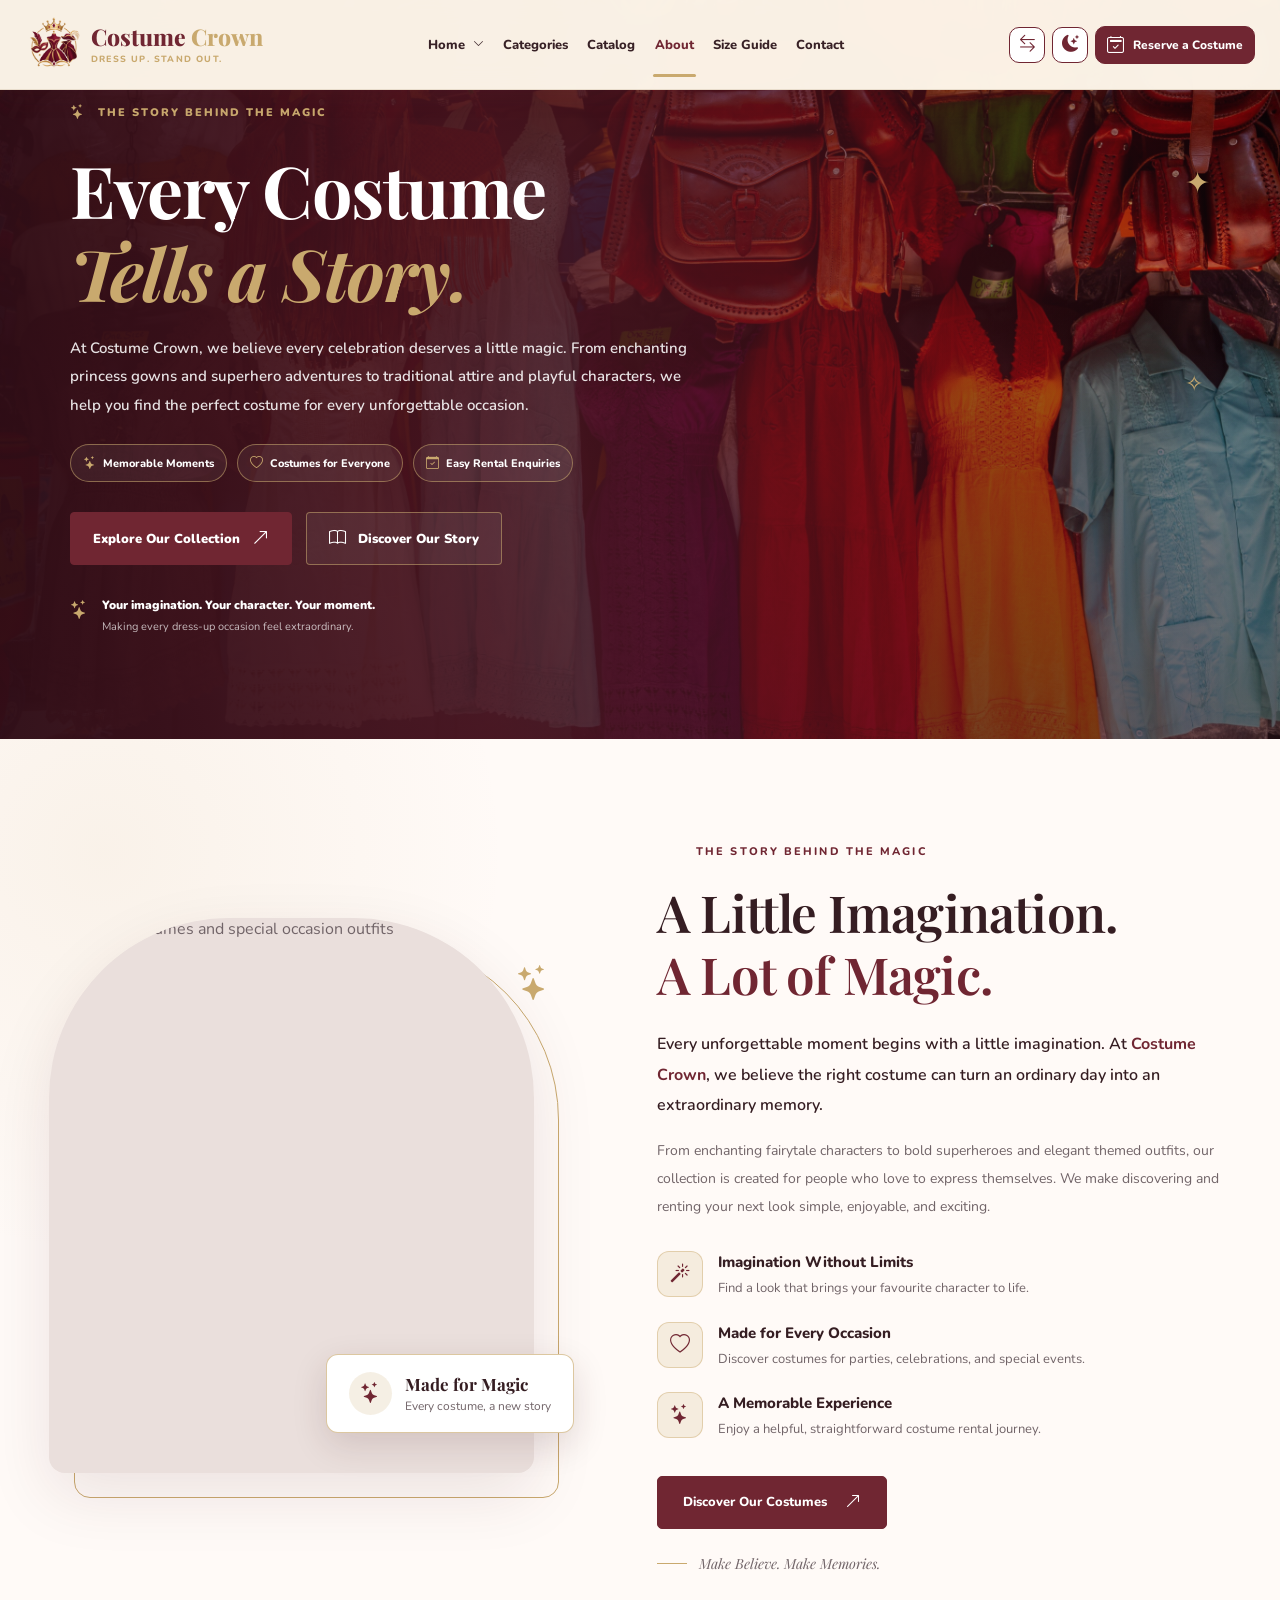
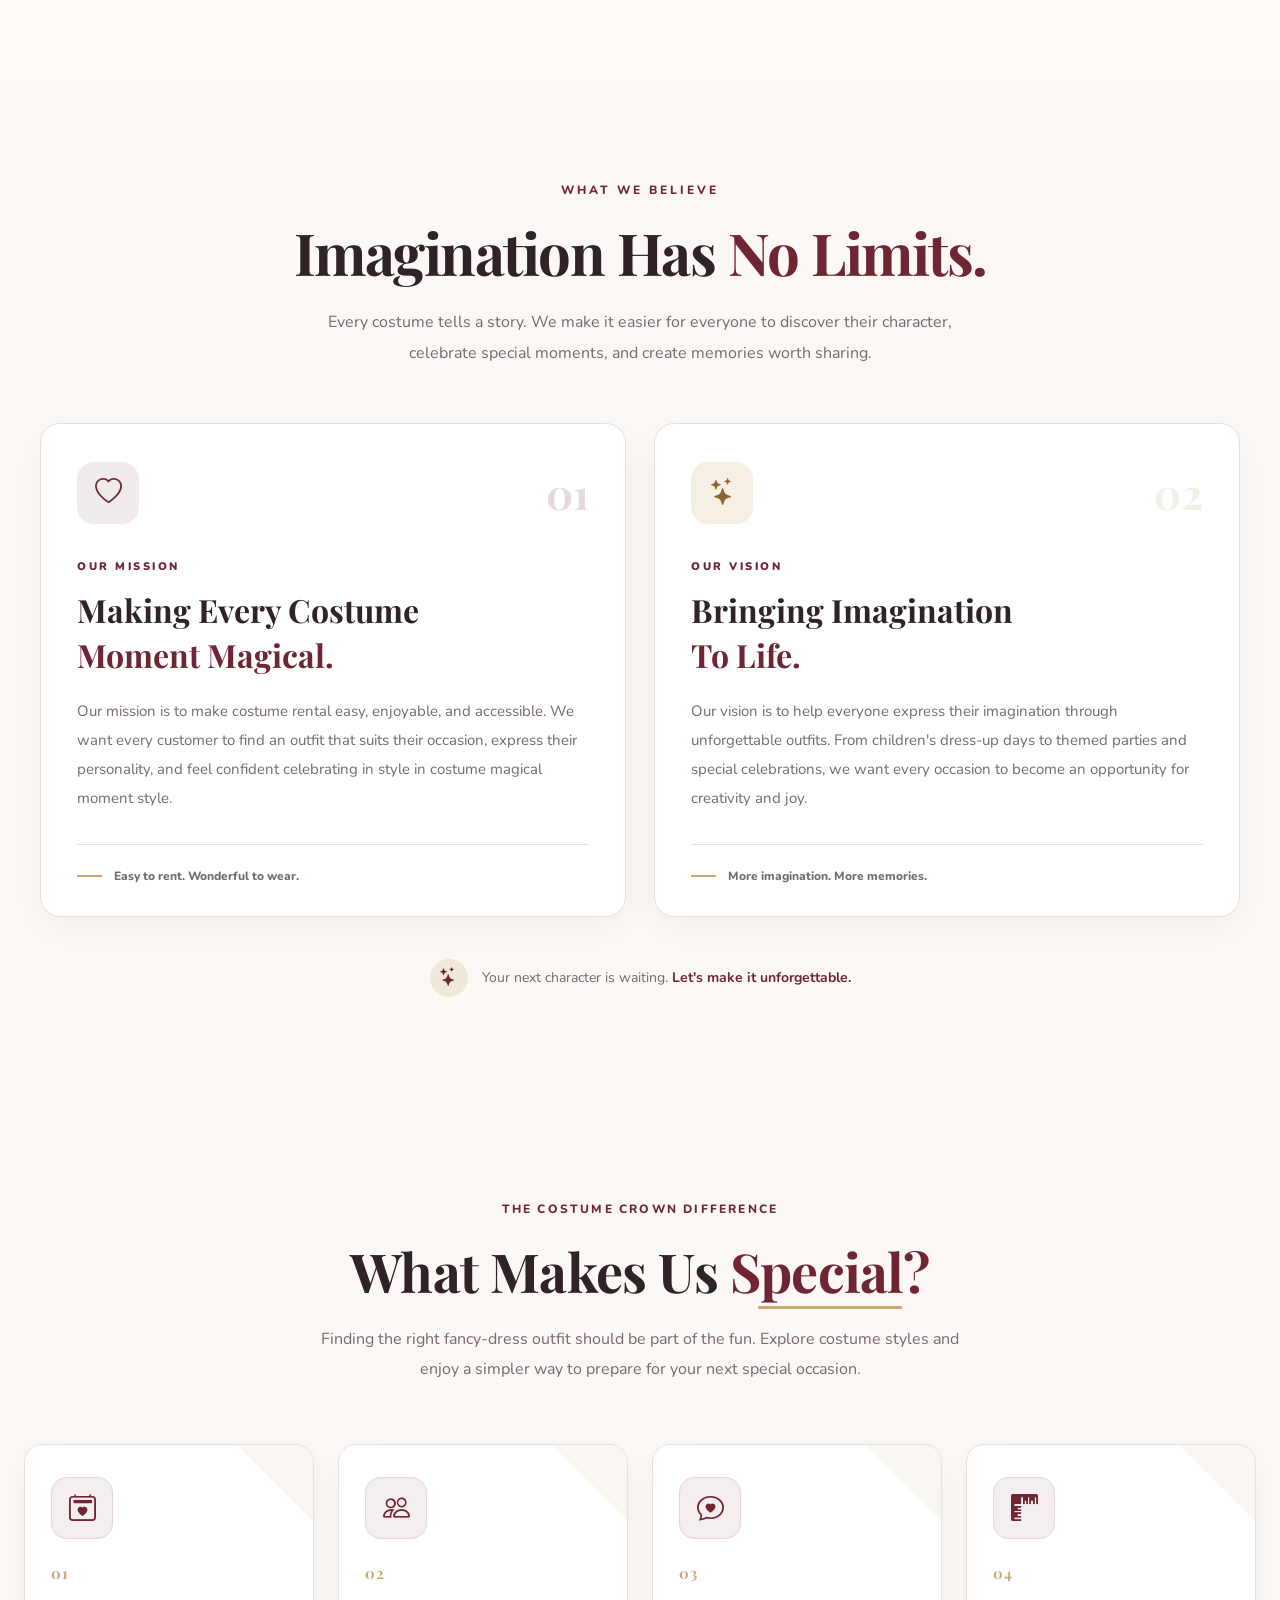
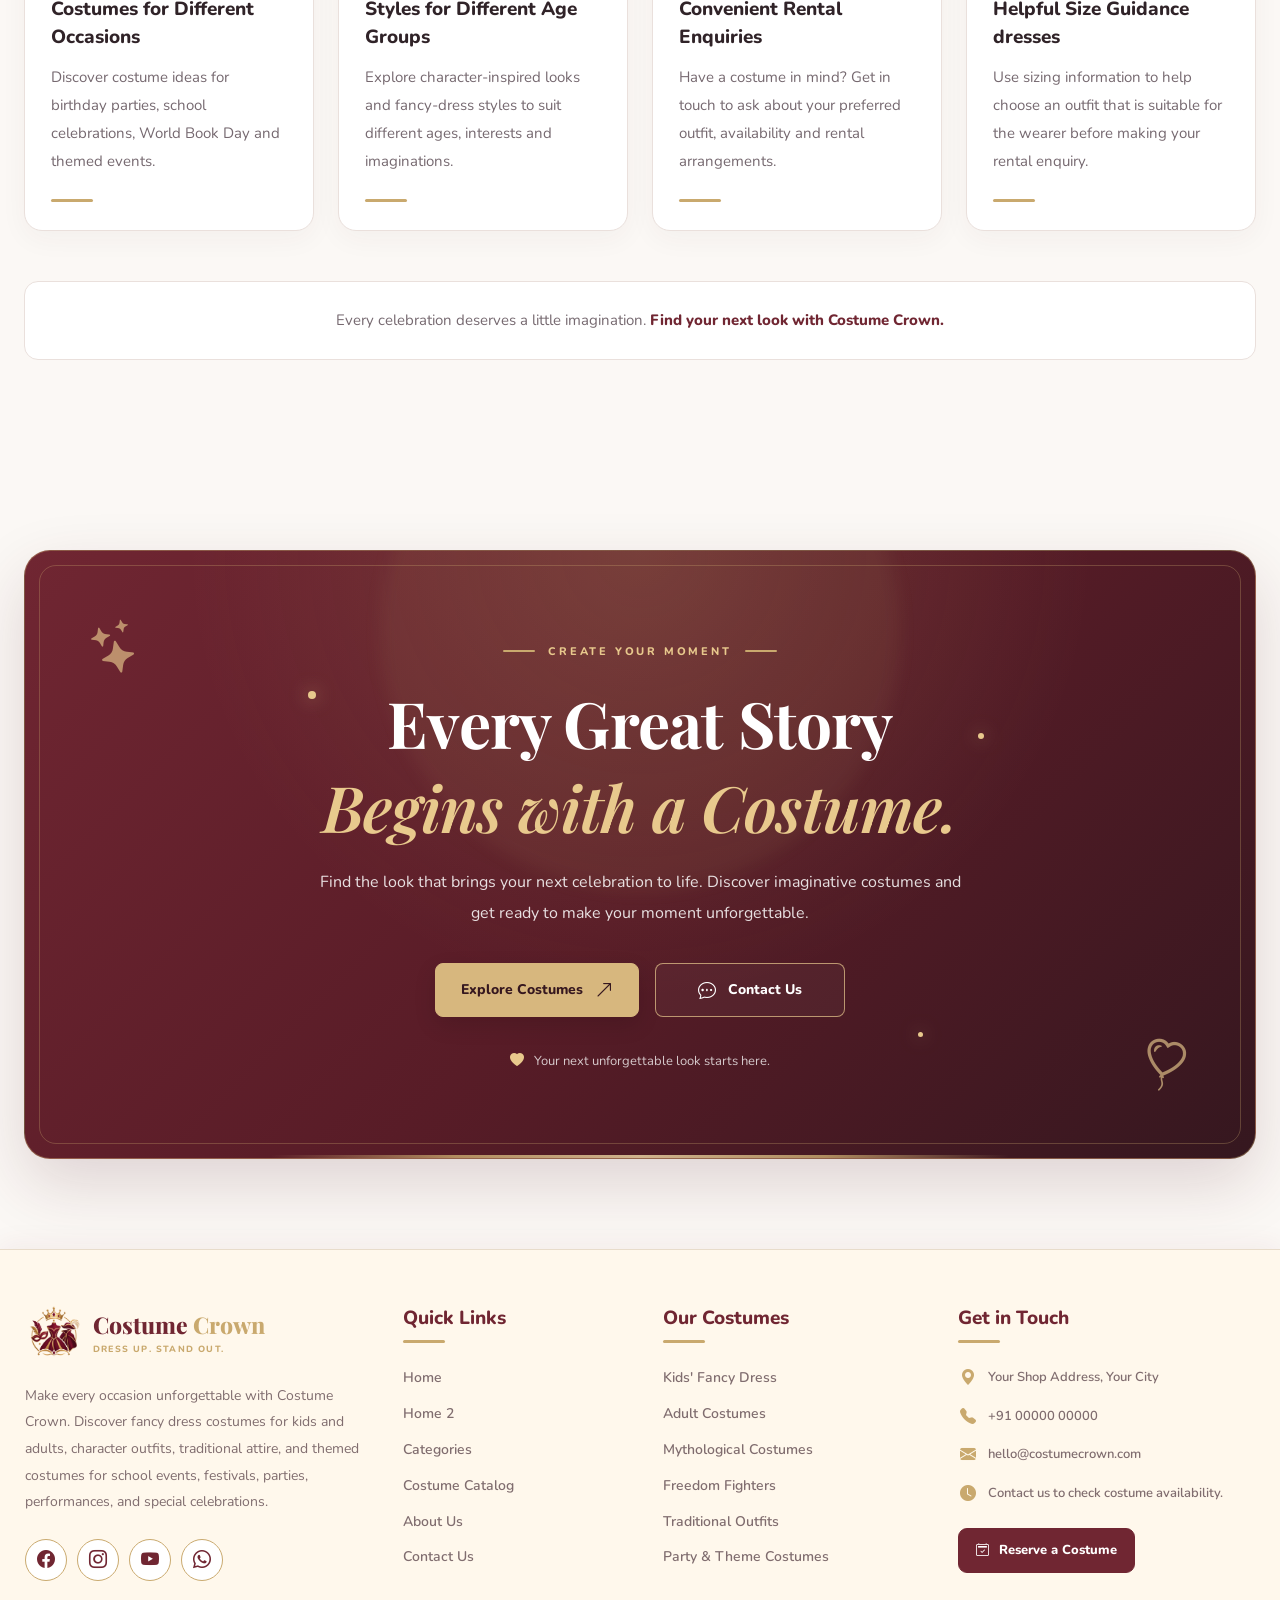
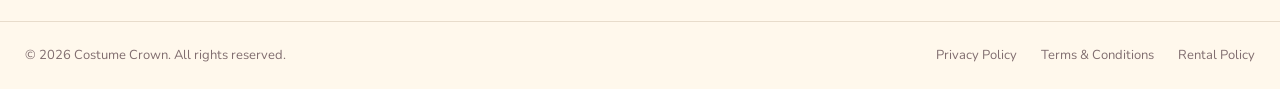
==== commit 45604532: "first commit" ====
--- a/about.html
+++ b/about.html
@@ -64,7 +64,7 @@
             <a href="contact.html" class="nav-link">Contact</a>
 
           
-            <a href="contact.html" class="header-cta mobile-cta">
+            <a href="form.html" class="header-cta mobile-cta">
                 <i class="bi bi-calendar2-check" aria-hidden="true"></i>
                 <span>Reserve a Costume</span>
             </a>
@@ -96,7 +96,7 @@
                    aria-hidden="true"></i>
             </button>
              
-            <a href="contact.html" class="header-cta desktop-cta">
+            <a href="form.html" class="header-cta desktop-cta">
                 <i class="bi bi-calendar2-check" aria-hidden="true"></i>
                 <span>Reserve a Costume</span>
             </a>
@@ -359,7 +359,7 @@
 
         <div class="mission-vision-grid">
 
-            <!-- Mission Card -->
+          
             <article class="mission-vision-card mission-card">
 
                 <div class="mission-card-top">
@@ -382,7 +382,7 @@
                     enjoyable, and accessible. We want every customer
                     to find an outfit that suits their occasion,
                     express their personality, and feel confident
-                    celebrating in style.
+                    celebrating in style in costume magical moment style.
                 </p>
 
                 <div class="mission-card-footer">
@@ -553,7 +553,7 @@
 
                 <span class="cc-benefit-number">04</span>
 
-                <h3>Helpful Size Guidance</h3>
+                <h3>Helpful Size Guidance dresses</h3>
 
                 <p>
                     Use sizing information to help choose an outfit
--- a/about.css
+++ b/about.css
@@ -1073,7 +1073,7 @@
 }
 
 html[dir="rtl"] .header-actions {
-    direction: ltr;
+    direction: rtl;
 }
 
 html[dir="rtl"] .dropdown-menu {
